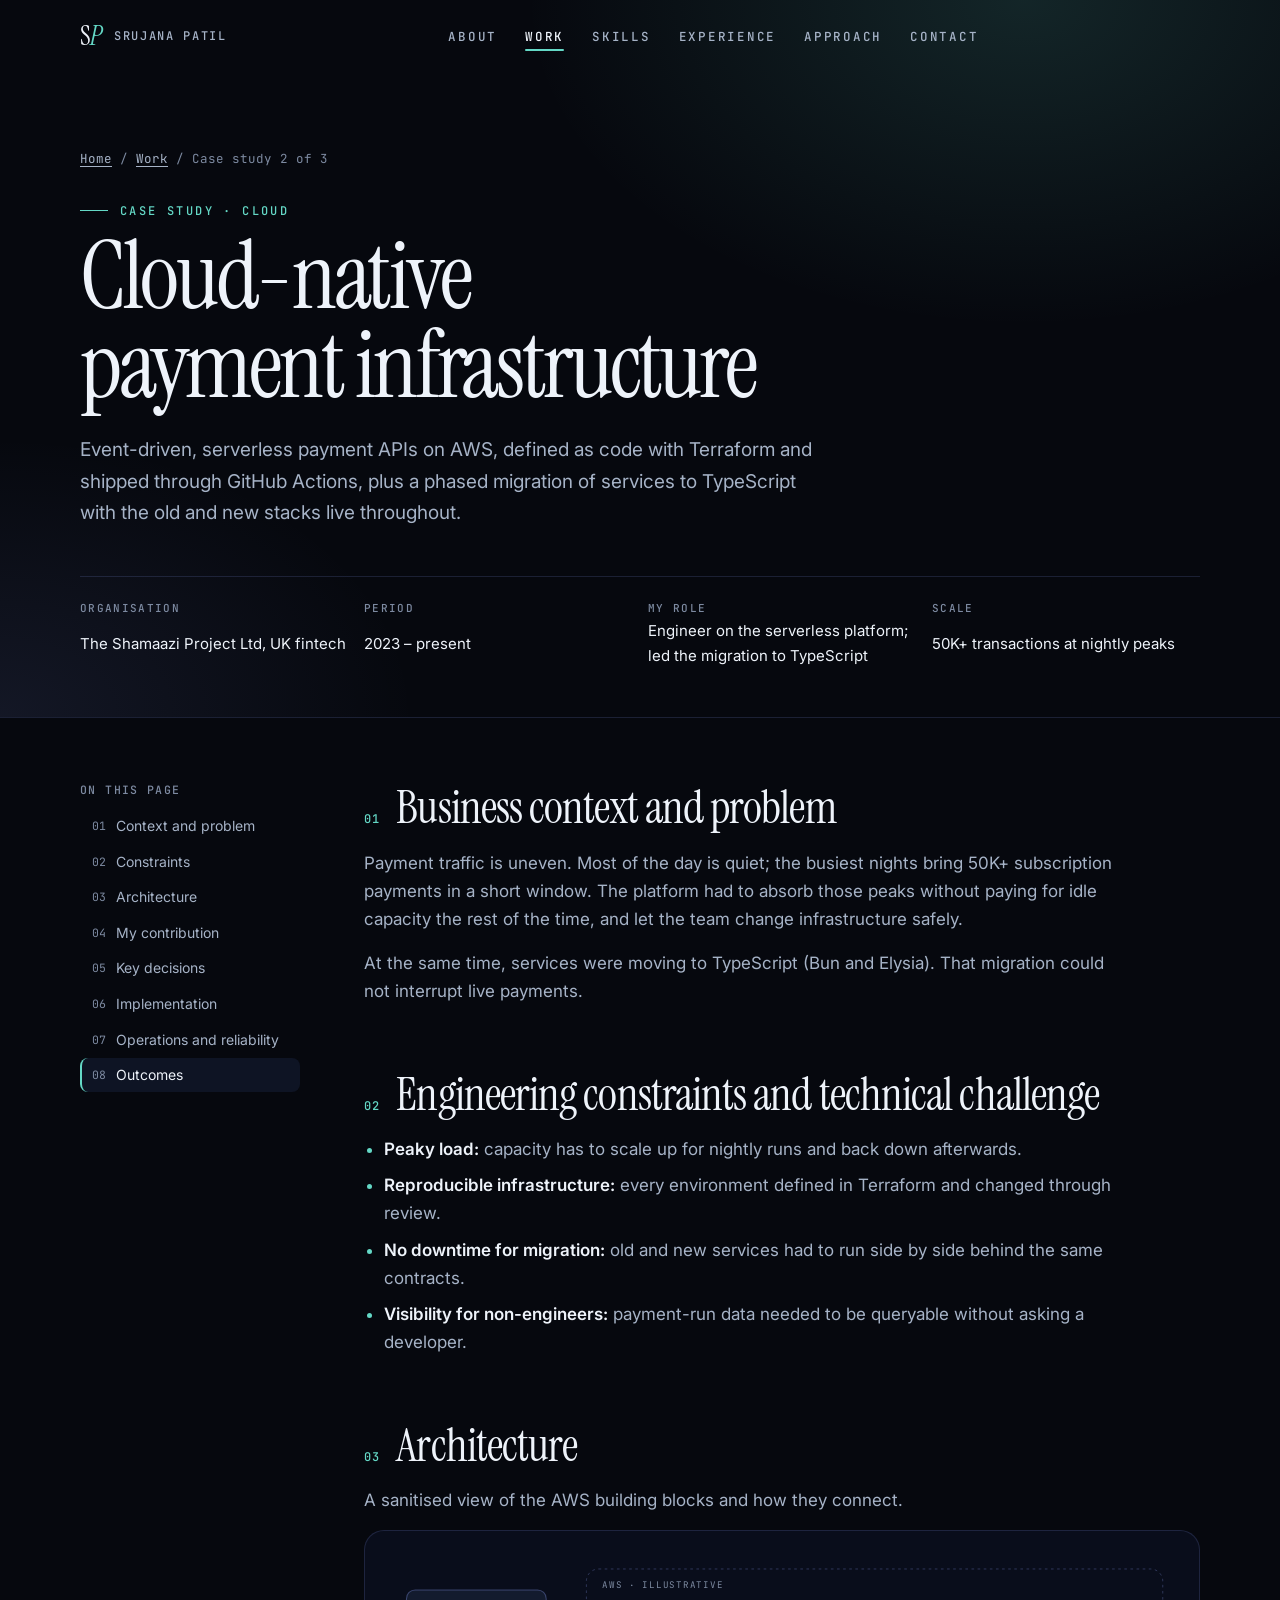
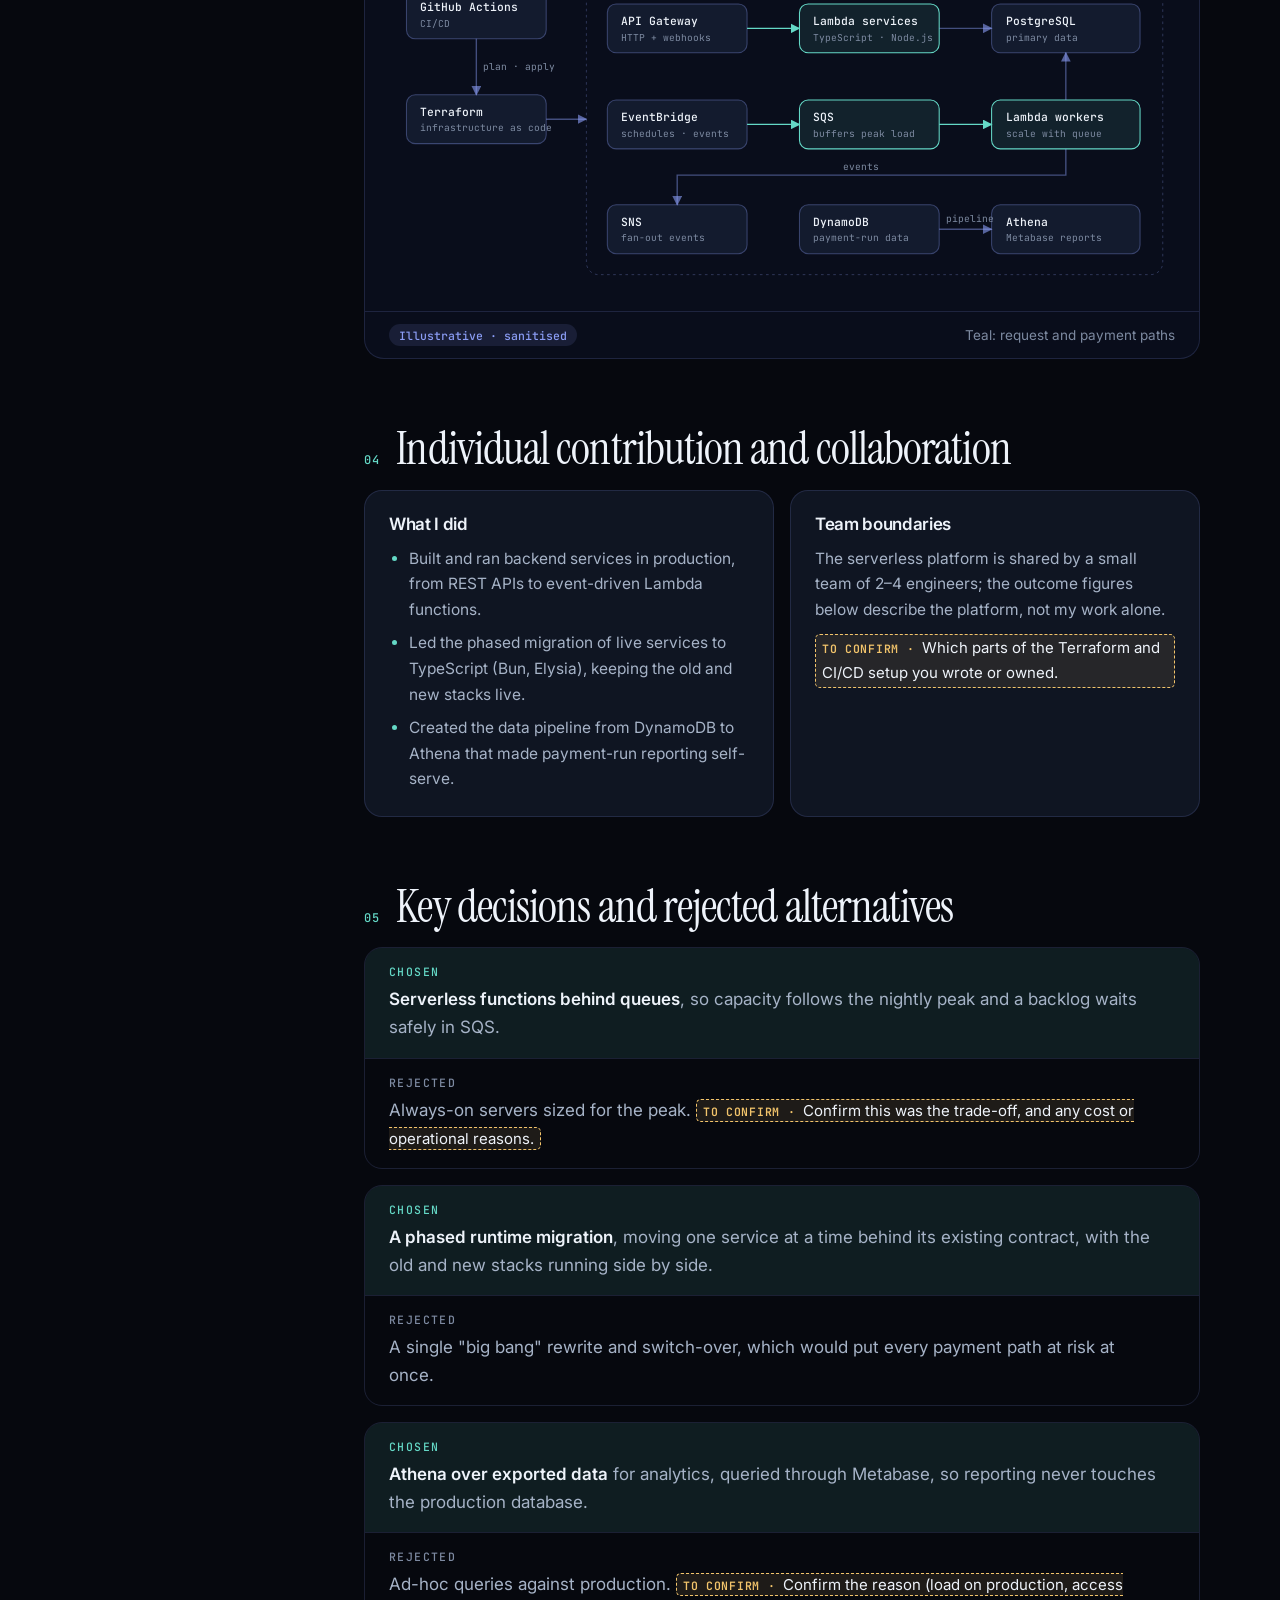
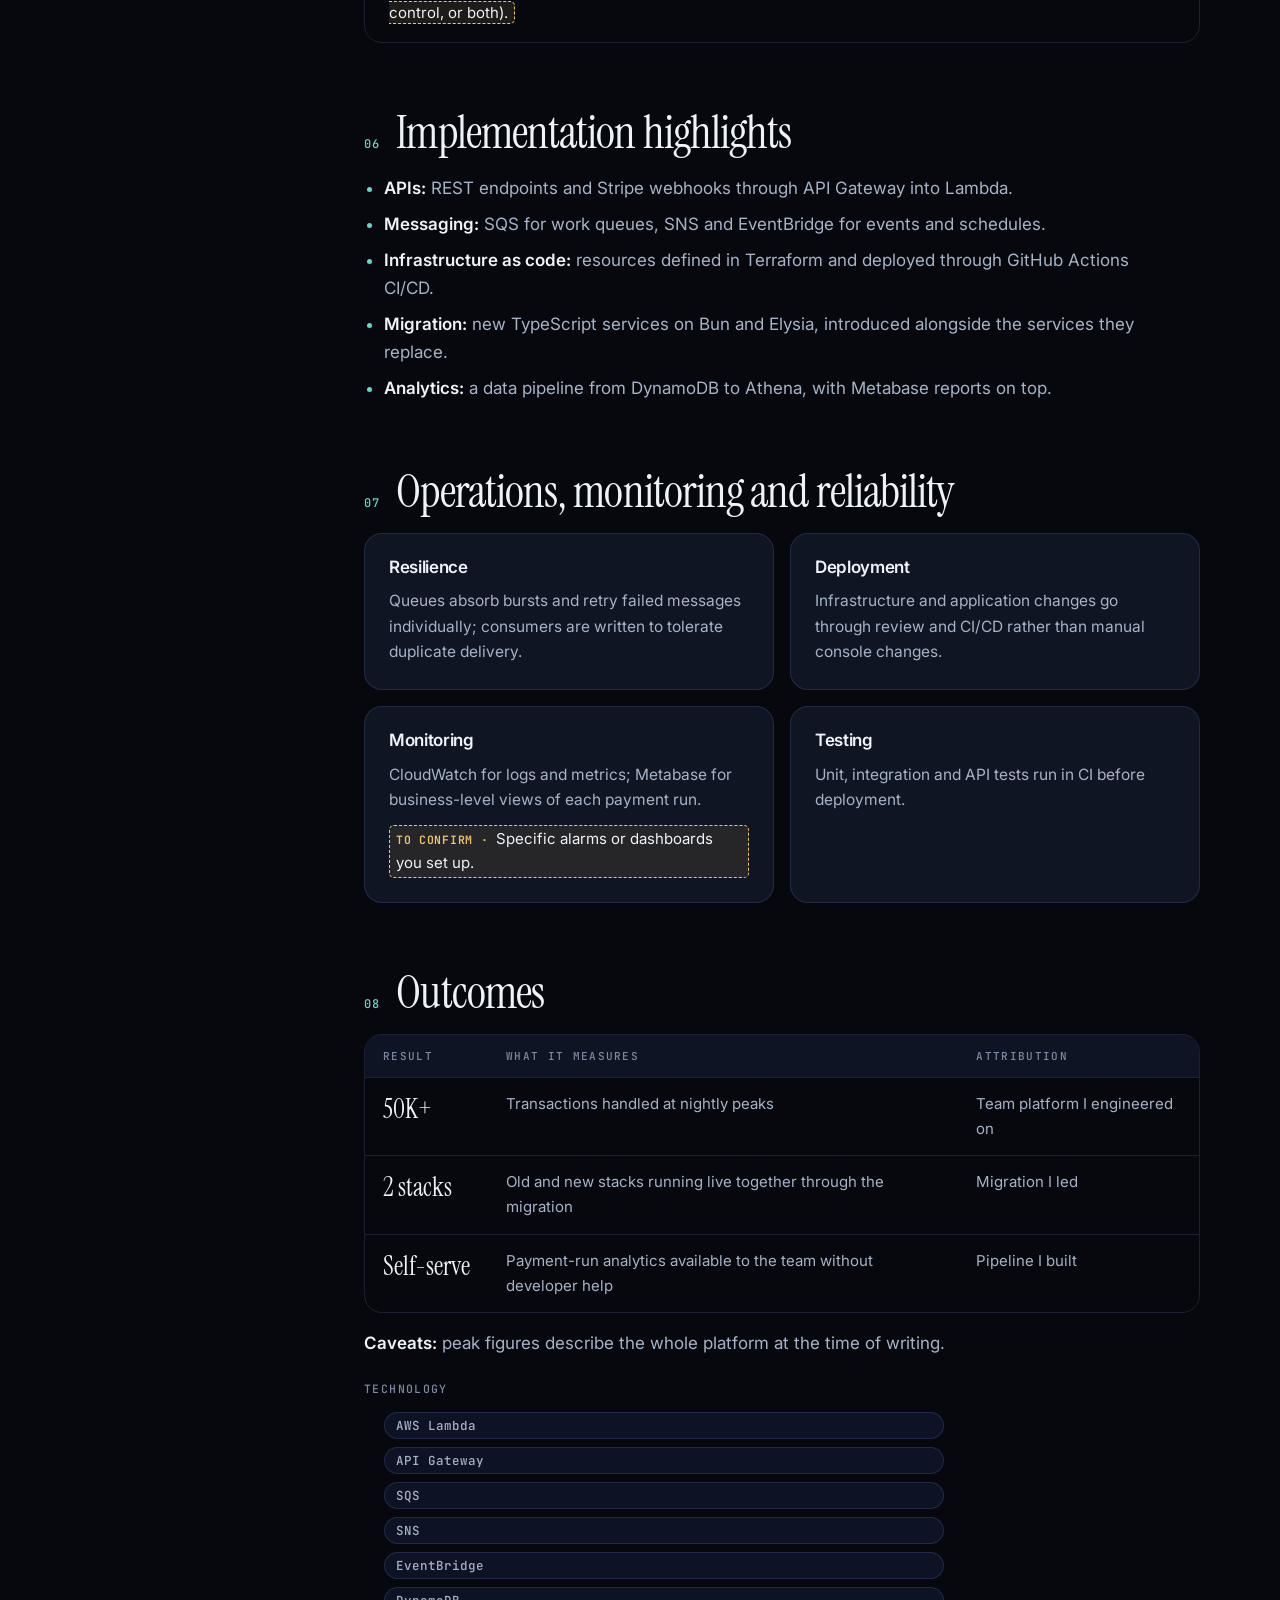
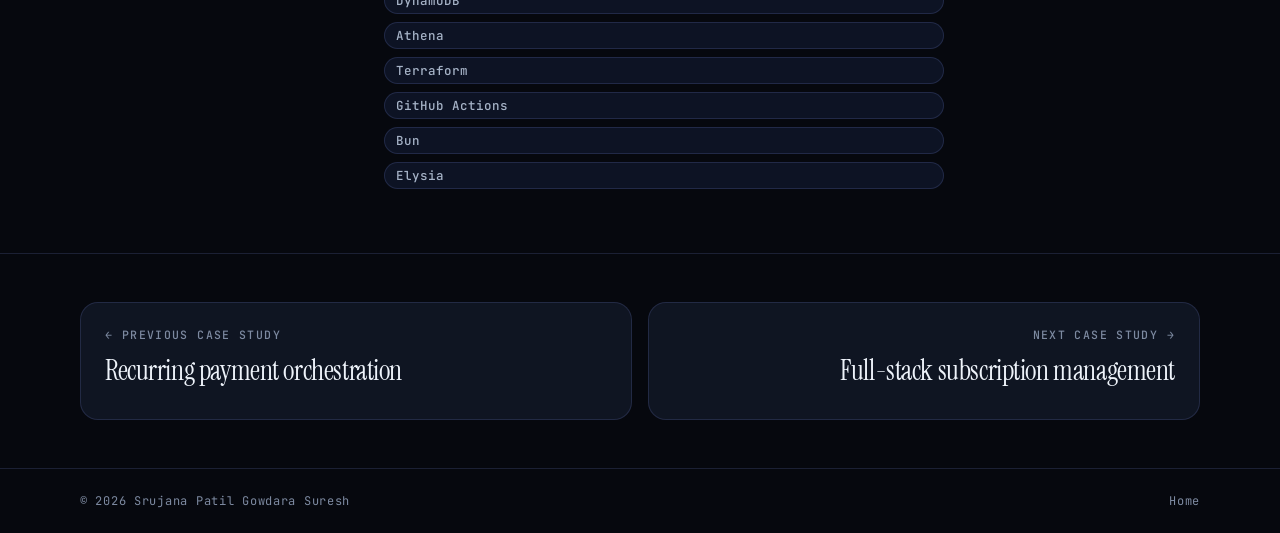
==== work/cloud-infrastructure.html @ f7318a59 "Redesign portfolio: orbit portrait hero, case studies, skills diagrams and payment walkthrough" ====
<!doctype html>
<html lang="en-GB">
<head>
<meta charset="utf-8">
<meta name="viewport" content="width=device-width, initial-scale=1, viewport-fit=cover">
<title>Cloud-Native Payment Infrastructure · Srujana Patil</title>
<meta name="description" content="Case study: event-driven serverless payment APIs on AWS (Lambda, API Gateway, SQS, SNS, EventBridge) provisioned with Terraform, sustaining 50K+ transactions at nightly peaks, plus a phased migration of live services to TypeScript.">
<link rel="canonical" href="https://srujanapatiil.github.io/work/cloud-infrastructure.html">
<meta property="og:type" content="article">
<meta property="og:title" content="Cloud-Native Payment Infrastructure · Srujana Patil">
<meta property="og:description" content="Serverless, event-driven payment APIs on AWS sustaining 50K+ transactions at nightly peaks.">
<meta property="og:image" content="https://srujanapatiil.github.io/assets/og-image.jpg">
<meta name="twitter:card" content="summary_large_image">
<meta name="theme-color" content="#06080E">
<link rel="icon" href="../assets/favicon.svg" type="image/svg+xml">
<link rel="preconnect" href="https://fonts.googleapis.com">
<link rel="preconnect" href="https://fonts.gstatic.com" crossorigin>
<link rel="stylesheet" href="https://fonts.googleapis.com/css2?family=Instrument+Serif:ital@0;1&family=Inter:wght@400;500;600&family=JetBrains+Mono:wght@400;500&display=swap">
<link rel="stylesheet" href="../assets/site.css">
<script>document.documentElement.classList.add('js')</script>
<script src="../assets/site.js" defer></script>
</head>
<body>
<a class="skip" href="#main">Skip to content</a>
<header class="site-header">
  <div class="wrap">
    <a class="brand" href="../"><span class="brand-mark" aria-hidden="true">S<i>P</i></span><span class="brand-name">Srujana Patil</span><span class="visually-hidden">Srujana Patil, home</span></a>
    <nav aria-label="Primary">
      <ul class="nav-list">
        <li><a href="../#about">About</a></li>
        <li><a href="../#work" aria-current="page">Work</a></li>
        <li><a href="../#skills">Skills</a></li>
        <li><a href="../#experience">Experience</a></li>
        <li><a href="../#approach">Approach</a></li>
        <li><a href="../#contact">Contact</a></li>
      </ul>
    </nav>
    <div class="nav-actions">
      <button class="icon-btn menu-btn" id="menu-toggle" type="button" aria-expanded="false" aria-controls="mobile-nav" aria-label="Open menu">
        <svg viewBox="0 0 24 24" fill="none" stroke="currentColor" stroke-width="2" stroke-linecap="round" aria-hidden="true"><path d="M4 7h16M4 12h16M4 17h16"/></svg>
      </button>
    </div>
  </div>
  <nav class="mobile-nav" id="mobile-nav" aria-label="Mobile" hidden>
    <div class="wrap"><ul><li><a href="../#about">About</a></li><li><a href="../#work">Work</a></li><li><a href="../#skills">Skills</a></li><li><a href="../#experience">Experience</a></li><li><a href="../#approach">Approach</a></li><li><a href="../#contact">Contact</a></li></ul></div>
  </nav>
</header>

<main id="main">
  <header class="cs-hero">
    <div class="wrap">
      <nav class="crumbs" aria-label="Breadcrumb"><a href="../">Home</a><span aria-hidden="true">/</span><a href="../#work">Work</a><span aria-hidden="true">/</span><span aria-current="page">Case study 2 of 3</span></nav>
      <p class="kicker">Case study · Cloud</p>
      <h1>Cloud-native payment infrastructure</h1>
      <p class="summary">Event-driven, serverless payment APIs on AWS, defined as code with Terraform and shipped through GitHub Actions, plus a phased migration of services to TypeScript with the old and new stacks live throughout.</p>
      <dl class="cs-meta">
        <div><dt>Organisation</dt><dd>The Shamaazi Project Ltd, UK fintech</dd></div>
        <div><dt>Period</dt><dd>2023 – present</dd></div>
        <div><dt>My role</dt><dd>Engineer on the serverless platform; led the migration to TypeScript</dd></div>
        <div><dt>Scale</dt><dd>50K+ transactions at nightly peaks</dd></div>
      </dl>
    </div>
  </header>

  <div class="wrap cs-layout">
    <aside class="toc" aria-label="On this page">
      <p class="label">On this page</p>
      <ol>
        <li><a href="#context">Context and problem</a></li>
        <li><a href="#constraints">Constraints</a></li>
        <li><a href="#architecture">Architecture</a></li>
        <li><a href="#contribution">My contribution</a></li>
        <li><a href="#decisions">Key decisions</a></li>
        <li><a href="#implementation">Implementation</a></li>
        <li><a href="#quality">Operations and reliability</a></li>
        <li><a href="#outcomes">Outcomes</a></li>
      </ol>
    </aside>

    <div class="cs-body">
      <section class="cs-section" id="context">
        <h2><span class="n">01</span>Business context and problem</h2>
        <p>Payment traffic is uneven. Most of the day is quiet; the busiest nights bring 50K+ subscription payments in a short window. The platform had to absorb those peaks without paying for idle capacity the rest of the time, and let the team change infrastructure safely.</p>
        <p>At the same time, services were moving to TypeScript (Bun and Elysia). That migration could not interrupt live payments.</p>
      </section>

      <section class="cs-section" id="constraints">
        <h2><span class="n">02</span>Engineering constraints and technical challenge</h2>
        <ul>
          <li><strong>Peaky load:</strong> capacity has to scale up for nightly runs and back down afterwards.</li>
          <li><strong>Reproducible infrastructure:</strong> every environment defined in Terraform and changed through review.</li>
          <li><strong>No downtime for migration:</strong> old and new services had to run side by side behind the same contracts.</li>
          <li><strong>Visibility for non-engineers:</strong> payment-run data needed to be queryable without asking a developer.</li>
        </ul>
      </section>

      <section class="cs-section" id="architecture">
        <h2><span class="n">03</span>Architecture</h2>
        <p>A sanitised view of the AWS building blocks and how they connect.</p>
        <figure class="diagram">
          <div class="diagram-scroll" tabindex="0" role="region" aria-label="Architecture diagram, scrollable">
            <svg viewBox="0 0 900 380" role="img" aria-labelledby="d2-title d2-desc">
              <title id="d2-title">Serverless payment infrastructure on AWS, illustrative</title>
              <desc id="d2-desc">GitHub Actions runs Terraform, which provisions the AWS resources. Inside AWS, API Gateway routes requests to Lambda services that use PostgreSQL. An EventBridge schedule places work on an SQS queue, consumed by Lambda workers. Workers publish events through SNS. A data pipeline moves data from DynamoDB into Athena for Metabase reports.</desc>
              <defs>
                <marker id="a2" viewBox="0 0 10 10" refX="9" refY="5" markerWidth="7" markerHeight="7" orient="auto-start-reverse"><path class="d-arrow" d="M0 0 10 5 0 10z"/></marker>
                <marker id="a2h" viewBox="0 0 10 10" refX="9" refY="5" markerWidth="7" markerHeight="7" orient="auto-start-reverse"><path class="d-arrow hot" d="M0 0 10 5 0 10z"/></marker>
              </defs>
              <g class="d-node"><rect x="20" y="40" width="160" height="56" rx="10"/><text x="36" y="64">GitHub Actions</text><text class="sub" x="36" y="82">CI/CD</text></g>
              <g class="d-node"><rect x="20" y="160" width="160" height="56" rx="10"/><text x="36" y="184">Terraform</text><text class="sub" x="36" y="202">infrastructure as code</text></g>
              <path class="d-edge" d="M100 96V160" marker-end="url(#a2)"/><text class="d-label" x="108" y="132">plan · apply</text>
              <path class="d-edge" d="M180 188H226" marker-end="url(#a2)"/>

              <rect class="d-zone" x="226" y="16" width="660" height="350" rx="14"/>
              <text class="d-zone-label" x="244" y="38">AWS · ILLUSTRATIVE</text>

              <g class="d-node"><rect x="250" y="56" width="160" height="56" rx="10"/><text x="266" y="80">API Gateway</text><text class="sub" x="266" y="98">HTTP + webhooks</text></g>
              <g class="d-node key"><rect x="470" y="56" width="160" height="56" rx="10"/><text x="486" y="80">Lambda services</text><text class="sub" x="486" y="98">TypeScript · Node.js</text></g>
              <g class="d-node"><rect x="690" y="56" width="170" height="56" rx="10"/><text x="706" y="80">PostgreSQL</text><text class="sub" x="706" y="98">primary data</text></g>

              <g class="d-node"><rect x="250" y="166" width="160" height="56" rx="10"/><text x="266" y="190">EventBridge</text><text class="sub" x="266" y="208">schedules · events</text></g>
              <g class="d-node key"><rect x="470" y="166" width="160" height="56" rx="10"/><text x="486" y="190">SQS</text><text class="sub" x="486" y="208">buffers peak load</text></g>
              <g class="d-node key"><rect x="690" y="166" width="170" height="56" rx="10"/><text x="706" y="190">Lambda workers</text><text class="sub" x="706" y="208">scale with queue</text></g>

              <g class="d-node"><rect x="250" y="286" width="160" height="56" rx="10"/><text x="266" y="310">SNS</text><text class="sub" x="266" y="328">fan-out events</text></g>
              <g class="d-node"><rect x="470" y="286" width="160" height="56" rx="10"/><text x="486" y="310">DynamoDB</text><text class="sub" x="486" y="328">payment-run data</text></g>
              <g class="d-node"><rect x="690" y="286" width="170" height="56" rx="10"/><text x="706" y="310">Athena</text><text class="sub" x="706" y="328">Metabase reports</text></g>

              <path class="d-edge hot" d="M410 84H470" marker-end="url(#a2h)"/>
              <path class="d-edge" d="M630 84H690" marker-end="url(#a2)"/>
              <path class="d-edge hot" d="M410 194H470" marker-end="url(#a2h)"/>
              <path class="d-edge hot" d="M630 194H690" marker-end="url(#a2h)"/>
              <path class="d-edge" d="M775 166V112" marker-end="url(#a2)"/>
              <path class="d-edge" d="M775 222V252H330V286" marker-end="url(#a2)"/><text class="d-label" x="520" y="246">events</text>
              <path class="d-edge" d="M630 314H690" marker-end="url(#a2)"/><text class="d-label" x="638" y="306">pipeline</text>
            </svg>
          </div>
          <figcaption><span class="illustrative">Illustrative · sanitised</span><span>Teal: request and payment paths</span></figcaption>
        </figure>
      </section>

      <section class="cs-section" id="contribution">
        <h2><span class="n">04</span>Individual contribution and collaboration</h2>
        <div class="cols">
          <div class="panel">
            <h3>What I did</h3>
            <ul>
              <li>Built and ran backend services in production, from REST APIs to event-driven Lambda functions.</li>
              <li>Led the phased migration of live services to TypeScript (Bun, Elysia), keeping the old and new stacks live.</li>
              <li>Created the data pipeline from DynamoDB to Athena that made payment-run reporting self-serve.</li>
            </ul>
          </div>
          <div class="panel">
            <h3>Team boundaries</h3>
            <p>The serverless platform is shared by a small team of 2–4 engineers; the outcome figures below describe the platform, not my work alone.</p>
            <span class="tbc">Which parts of the Terraform and CI/CD setup you wrote or owned.</span>
          </div>
        </div>
      </section>

      <section class="cs-section" id="decisions">
        <h2><span class="n">05</span>Key decisions and rejected alternatives</h2>
        <div class="decision">
          <div class="chosen"><span class="label ok">Chosen</span><p><strong>Serverless functions behind queues</strong>, so capacity follows the nightly peak and a backlog waits safely in SQS.</p></div>
          <div><span class="label no">Rejected</span><p>Always-on servers sized for the peak. <span class="tbc">Confirm this was the trade-off, and any cost or operational reasons.</span></p></div>
        </div>
        <div class="decision">
          <div class="chosen"><span class="label ok">Chosen</span><p><strong>A phased runtime migration</strong>, moving one service at a time behind its existing contract, with the old and new stacks running side by side.</p></div>
          <div><span class="label no">Rejected</span><p>A single "big bang" rewrite and switch-over, which would put every payment path at risk at once.</p></div>
        </div>
        <div class="decision">
          <div class="chosen"><span class="label ok">Chosen</span><p><strong>Athena over exported data</strong> for analytics, queried through Metabase, so reporting never touches the production database.</p></div>
          <div><span class="label no">Rejected</span><p>Ad-hoc queries against production. <span class="tbc">Confirm the reason (load on production, access control, or both).</span></p></div>
        </div>
      </section>

      <section class="cs-section" id="implementation">
        <h2><span class="n">06</span>Implementation highlights</h2>
        <ul>
          <li><strong>APIs:</strong> REST endpoints and Stripe webhooks through API Gateway into Lambda.</li>
          <li><strong>Messaging:</strong> SQS for work queues, SNS and EventBridge for events and schedules.</li>
          <li><strong>Infrastructure as code:</strong> resources defined in Terraform and deployed through GitHub Actions CI/CD.</li>
          <li><strong>Migration:</strong> new TypeScript services on Bun and Elysia, introduced alongside the services they replace.</li>
          <li><strong>Analytics:</strong> a data pipeline from DynamoDB to Athena, with Metabase reports on top.</li>
        </ul>
      </section>

      <section class="cs-section" id="quality">
        <h2><span class="n">07</span>Operations, monitoring and reliability</h2>
        <div class="cols">
          <div class="panel"><h3>Resilience</h3><p>Queues absorb bursts and retry failed messages individually; consumers are written to tolerate duplicate delivery.</p></div>
          <div class="panel"><h3>Deployment</h3><p>Infrastructure and application changes go through review and CI/CD rather than manual console changes.</p></div>
          <div class="panel"><h3>Monitoring</h3><p>CloudWatch for logs and metrics; Metabase for business-level views of each payment run.</p><span class="tbc">Specific alarms or dashboards you set up.</span></div>
          <div class="panel"><h3>Testing</h3><p>Unit, integration and API tests run in CI before deployment.</p></div>
        </div>
      </section>

      <section class="cs-section" id="outcomes">
        <h2><span class="n">08</span>Outcomes</h2>
        <div class="table-scroll" tabindex="0" role="region" aria-label="Outcomes table, scrollable">
          <table class="outcomes">
            <thead><tr><th scope="col">Result</th><th scope="col">What it measures</th><th scope="col">Attribution</th></tr></thead>
            <tbody>
              <tr><td>50K+</td><td>Transactions handled at nightly peaks</td><td>Team platform I engineered on</td></tr>
              <tr><td>2 stacks</td><td>Old and new stacks running live together through the migration</td><td>Migration I led</td></tr>
              <tr><td>Self-serve</td><td>Payment-run analytics available to the team without developer help</td><td>Pipeline I built</td></tr>
            </tbody>
          </table>
        </div>
        <p><strong>Caveats:</strong> peak figures describe the whole platform at the time of writing.</p>
        <h3 class="label" style="margin-top: 8px">Technology</h3>
        <ul class="chip-list"><li class="chip">AWS Lambda</li><li class="chip">API Gateway</li><li class="chip">SQS</li><li class="chip">SNS</li><li class="chip">EventBridge</li><li class="chip">DynamoDB</li><li class="chip">Athena</li><li class="chip">Terraform</li><li class="chip">GitHub Actions</li><li class="chip">Bun</li><li class="chip">Elysia</li></ul>
      </section>
    </div>
  </div>

  <nav class="cs-next" aria-label="More case studies">
    <div class="wrap">
      <a class="next-card" href="recurring-payments.html"><span class="label">← Previous case study</span><b>Recurring payment orchestration</b></a>
      <a class="next-card right" href="subscription-management.html"><span class="label">Next case study →</span><b>Full-stack subscription management</b></a>
    </div>
  </nav>
</main>

<footer class="site-footer"><div class="wrap"><span>© 2026 Srujana Patil Gowdara Suresh</span><a href="../">Home</a></div></footer>
</body>
</html>
---- assets/site.css ----
/* Srujana Patil — portfolio design system.
   Cinematic dark: deep navy-black, a teal "spotlight", indigo secondary, elegant serif display
   against a precise mono/technical layer. Theme: payments that run every night. */
:root {
  --bg: #06080E;
  --bg-2: #0B1020;
  --bg-3: #10172B;
  --surface: rgba(21, 29, 48, .62);
  --surface-solid: #131B2E;
  --fg: #EEF3FA;
  --muted: #A6B3C7;
  --subtle: #7D8AA1;
  --line: rgba(139, 157, 245, .16);
  --line-strong: rgba(139, 157, 245, .32);
  --teal: #64D8C6;
  --teal-2: #3FB8A6;
  --teal-soft: rgba(100, 216, 198, .1);
  --indigo: #8B9DF5;
  --indigo-soft: rgba(139, 157, 245, .12);
  --amber: #F2C46B;
  --amber-soft: rgba(242, 196, 107, .1);
  --on-teal: #04201C;
  --glow: rgba(100, 216, 198, .22);
  --shadow: 0 30px 80px -30px rgba(0, 0, 0, .85);

  --font-display: "Instrument Serif", "Iowan Old Style", Georgia, serif;
  --font-head: "Inter", system-ui, -apple-system, "Segoe UI", sans-serif;
  --font-body: "Inter", system-ui, -apple-system, "Segoe UI", sans-serif;
  --font-mono: "JetBrains Mono", ui-monospace, "SF Mono", Menlo, monospace;

  --s1: 4px; --s2: 8px; --s3: 12px; --s4: 16px; --s5: 24px; --s6: 32px; --s7: 48px; --s8: 64px; --s9: 112px;
  --radius: 18px; --radius-sm: 10px;
  --max: 1200px;
  color-scheme: dark;
}

*, *::before, *::after { box-sizing: border-box; }
html { scroll-behavior: smooth; scroll-padding-top: 84px; -webkit-text-size-adjust: 100%; background: var(--bg); }
body {
  margin: 0; background: var(--bg); color: var(--fg);
  font-family: var(--font-body); font-size: 17px; line-height: 1.65;
  -webkit-font-smoothing: antialiased; text-rendering: optimizeLegibility; overflow-x: hidden;
  padding-bottom: env(safe-area-inset-bottom, 0px);
}
img, svg { max-width: 100%; }
img { display: block; height: auto; }
a { color: inherit; text-underline-offset: 3px; }
a:hover { color: var(--teal); }
:focus-visible { outline: 2px solid var(--teal); outline-offset: 3px; border-radius: 6px; }
::selection { background: var(--teal); color: var(--on-teal); }
h1, h2, h3, h4 { line-height: 1.1; margin: 0; text-wrap: balance; font-weight: 600; letter-spacing: -.02em; }
p { margin: 0; }
.serif { font-family: var(--font-display); font-weight: 400; letter-spacing: -.01em; }
.serif em, em.serif { font-style: italic; }
.visually-hidden { position: absolute !important; width: 1px; height: 1px; padding: 0; margin: -1px; overflow: hidden; clip: rect(0 0 0 0); white-space: nowrap; border: 0; }

.skip { position: absolute; left: 16px; top: -100px; z-index: 100; background: var(--teal); color: var(--on-teal); padding: 10px 16px; border-radius: 8px; font-weight: 600; text-decoration: none; }
.skip:focus { top: calc(env(safe-area-inset-top, 0px) + 12px); }

.wrap {
  width: 100%; max-width: var(--max); margin: 0 auto;
  padding-left: max(20px, env(safe-area-inset-left, 0px));
  padding-right: max(20px, env(safe-area-inset-right, 0px));
}
@media (min-width: 768px) {
  .wrap { padding-left: max(40px, env(safe-area-inset-left, 0px)); padding-right: max(40px, env(safe-area-inset-right, 0px)); }
}

/* ---------- Reveal on scroll (only when JS is running; content is visible without it) ---------- */
.js .reveal { opacity: 0; transform: translateY(26px); transition: opacity .8s cubic-bezier(.2,.7,.2,1), transform .8s cubic-bezier(.2,.7,.2,1); transition-delay: var(--d, 0s); }
.js .reveal.in { opacity: 1; transform: none; }

/* ---------- Navigation ---------- */
.site-header {
  position: fixed; inset: 0 0 auto; z-index: 50; padding-top: env(safe-area-inset-top, 0px);
  transition: background .35s, border-color .35s, backdrop-filter .35s;
  border-bottom: 1px solid transparent;
}
.site-header.solid, .site-header.always {
  background: rgba(6, 8, 14, .78); border-bottom-color: var(--line);
  -webkit-backdrop-filter: blur(16px) saturate(1.3); backdrop-filter: blur(16px) saturate(1.3);
}
.site-header .wrap { display: flex; align-items: center; justify-content: space-between; gap: var(--s4); min-height: 72px; }
.brand { display: inline-flex; align-items: center; gap: 12px; text-decoration: none; }
.brand:hover { color: var(--fg); }
.brand-mark { font-family: var(--font-display); font-size: 26px; line-height: 1; letter-spacing: -.02em; }
.brand-mark i { font-style: italic; color: var(--teal); }
.brand-name { font: 500 12px var(--font-mono); letter-spacing: .14em; text-transform: uppercase; color: var(--muted); display: none; }
@media (min-width: 560px) { .brand-name { display: inline; } }
.nav-list { display: none; list-style: none; margin: 0; padding: 0; gap: 4px; }
.nav-list a {
  position: relative; display: block; text-decoration: none; color: var(--muted);
  font: 500 12.5px var(--font-mono); letter-spacing: .14em; text-transform: uppercase; padding: 10px 12px;
}
.nav-list a::after { content: ""; position: absolute; left: 12px; right: 12px; bottom: 4px; height: 2px; border-radius: 2px; background: var(--teal); transform: scaleX(0); transition: transform .3s; }
.nav-list a:hover, .nav-list a[aria-current] { color: var(--fg); }
.nav-list a:hover::after, .nav-list a[aria-current]::after { transform: scaleX(1); }
.nav-actions { display: flex; align-items: center; gap: var(--s2); }
.icon-btn { width: 44px; height: 44px; display: grid; place-items: center; border-radius: 12px; border: 1px solid var(--line-strong); background: rgba(19, 27, 46, .7); color: var(--fg); cursor: pointer; }
.icon-btn svg { width: 18px; height: 18px; }
.menu-btn { display: grid; }
.mobile-nav { background: rgba(6, 8, 14, .96); border-top: 1px solid var(--line); }
.mobile-nav ul { list-style: none; margin: 0; padding: var(--s3) 0 var(--s5); display: grid; }
.mobile-nav a { display: block; padding: 14px 4px; text-decoration: none; font: 500 14px var(--font-mono); letter-spacing: .12em; text-transform: uppercase; border-bottom: 1px solid var(--line); }
@media (min-width: 1000px) {
  .nav-list { display: flex; }
  .menu-btn, .mobile-nav { display: none !important; }
}

/* ---------- Buttons ---------- */
.btn {
  display: inline-flex; align-items: center; justify-content: center; gap: 10px; min-height: 48px; padding: 12px 24px;
  border-radius: 999px; border: 1px solid var(--line-strong); background: rgba(19, 27, 46, .55); color: var(--fg);
  font: 600 15px var(--font-body); text-decoration: none; cursor: pointer;
  transition: border-color .25s, background .25s, transform .25s, box-shadow .25s;
}
.btn:hover { color: var(--fg); border-color: var(--teal); transform: translateY(-2px); }
.btn-primary { background: var(--fg); border-color: var(--fg); color: var(--bg); }
.btn-primary:hover { color: var(--bg); background: #fff; box-shadow: 0 0 0 6px rgba(238, 243, 250, .08), 0 16px 40px -12px var(--glow); }
.btn-small { min-height: 40px; padding: 8px 18px; font-size: 14px; }
.btn svg { width: 16px; height: 16px; transition: transform .25s; }
.btn:hover svg { transform: translateX(3px); }

/* ---------- Hero ---------- */
.hero { position: relative; overflow: hidden; isolation: isolate; padding-top: clamp(120px, 14vh, 160px); padding-bottom: clamp(96px, 12vh, 128px); }
.hero::before { /* quiet aurora: two soft light pools, no moving texture */
  content: ""; position: absolute; inset: -20% -10% auto; height: 120%; z-index: -2; pointer-events: none;
  background: radial-gradient(ellipse 40% 45% at 74% 38%, rgba(100, 216, 198, .16), transparent 70%),
              radial-gradient(ellipse 35% 40% at 92% 70%, rgba(139, 157, 245, .14), transparent 70%),
              radial-gradient(ellipse 50% 50% at 8% 10%, rgba(139, 157, 245, .06), transparent 70%);
}
.hero::after { /* faint dot grid, masked to the portrait side */
  content: ""; position: absolute; inset: 0; z-index: -1; pointer-events: none;
  background-image: radial-gradient(rgba(139, 157, 245, .22) 1px, transparent 1.2px); background-size: 26px 26px;
  -webkit-mask-image: radial-gradient(ellipse 45% 60% at 75% 45%, #000, transparent 75%); mask-image: radial-gradient(ellipse 45% 60% at 75% 45%, #000, transparent 75%);
}
.hero-grid { display: grid; gap: var(--s8); align-items: center; }
@media (min-width: 1000px) { .hero-grid { grid-template-columns: minmax(0, 1.15fr) minmax(0, .85fr); gap: var(--s8); } }
.hero-copy { display: grid; gap: var(--s5); min-width: 0; }
.status-pill { justify-self: start; display: inline-flex; align-items: center; gap: 10px; padding: 7px 14px 7px 12px; border-radius: 999px; border: 1px solid var(--line-strong); background: rgba(19, 27, 46, .6); font: 500 12.5px var(--font-mono); letter-spacing: .04em; color: var(--muted); }
.status-pill .dot { width: 8px; height: 8px; border-radius: 50%; background: var(--teal); animation: ping 2.4s infinite; }
.hero h1 { font-family: var(--font-display); font-weight: 400; font-size: clamp(64px, 9.6vw, 136px); line-height: .9; letter-spacing: -.035em; }
.hero h1 .l1 { display: block; }
.hero h1 .l2 { display: block; font-style: italic; color: transparent; background: linear-gradient(100deg, #EEF3FA 0%, var(--teal) 50%, var(--indigo) 100%); -webkit-background-clip: text; background-clip: text; padding-right: .08em; }
.hero-sub { font-size: clamp(18px, 1.8vw, 21px); line-height: 1.6; color: var(--muted); max-width: 44ch; }
.hero-sub b { color: var(--fg); font-weight: 500; }
.hero-ctas { display: flex; flex-wrap: wrap; gap: var(--s3); }
.hero-meta { display: flex; flex-wrap: wrap; gap: var(--s4) var(--s7); margin: var(--s3) 0 0; padding-top: var(--s5); border-top: 1px solid var(--line); }
.hero-meta div { display: grid; gap: 4px; }
.hero-meta dt { font: 500 11px var(--font-mono); letter-spacing: .14em; text-transform: uppercase; color: var(--subtle); }
.hero-meta dd { margin: 0; font-size: 15px; }

.hello { font: 500 15px var(--font-mono); color: var(--teal); letter-spacing: .04em; margin-bottom: -12px; }
.hero-stats { list-style: none; margin: var(--s2) 0 0; padding: var(--s4) var(--s2); display: grid; grid-template-columns: repeat(3, 1fr); max-width: 460px; border-radius: 18px; border: 1px solid var(--line-strong); background: rgba(19, 27, 46, .55); }
.hero-stats li { display: grid; justify-items: center; gap: 4px; text-align: center; padding-inline: 8px; }
.hero-stats li + li { border-left: 1px solid var(--line); }
.hero-stats b { font-family: var(--font-display); font-weight: 400; font-size: clamp(30px, 3.4vw, 40px); line-height: 1; letter-spacing: -.02em; color: var(--fg); }
.hero-stats b span { color: var(--teal); }
.hero-stats small { font: 500 10.5px var(--font-mono); letter-spacing: .1em; text-transform: uppercase; color: var(--subtle); }
.hero-social { display: flex; align-items: center; gap: 10px; }
.social { width: 44px; height: 44px; display: grid; place-items: center; border-radius: 12px; border: 1px solid var(--line-strong); background: rgba(19, 27, 46, .55); color: var(--muted); transition: color .2s, border-color .2s, transform .2s; }
.social:hover { color: var(--teal); border-color: var(--teal); transform: translateY(-2px); }
.social svg { width: 18px; height: 18px; }
.social-note { margin-left: 6px; font: 500 12.5px var(--font-mono); color: var(--subtle); }

/* Portrait: a glowing orb with orbiting rings and the four main skills around it */
.portrait { position: relative; justify-self: center; width: min(100%, 400px); aspect-ratio: 1; margin: 56px; }
.ring { position: absolute; border-radius: 50%; pointer-events: none; }
.ring-inner { inset: -18px; border: 1.5px dashed rgba(100, 216, 198, .45); }
.ring-outer { inset: -46px; border: 1px solid rgba(139, 157, 245, .22); }
.ring-outer::before { content: ""; position: absolute; left: 50%; top: -5px; width: 9px; height: 9px; margin-left: -4.5px; border-radius: 50%; background: var(--teal); box-shadow: 0 0 16px 3px var(--teal); }
.ring-outer::after { content: ""; position: absolute; left: 50%; bottom: -4px; width: 7px; height: 7px; margin-left: -3.5px; border-radius: 50%; background: var(--indigo); box-shadow: 0 0 14px 2px var(--indigo); }
.orb {
  position: absolute; inset: 0; border-radius: 50%; overflow: hidden; isolation: isolate;
  background:
    radial-gradient(circle at 50% 40%, rgba(130, 232, 214, .75) 0%, rgba(100, 216, 198, .25) 30%, transparent 55%),
    repeating-radial-gradient(circle at 50% 42%, rgba(238, 243, 250, .09) 0 1px, transparent 1.5px 26px),
    conic-gradient(from 210deg at 50% 50%, #0C1A33, #12404A, #1D2D63, #0C1A33);
  box-shadow: 0 0 0 1px rgba(238, 243, 250, .1), 0 0 80px -10px rgba(100, 216, 198, .35), 0 40px 90px -40px rgba(0, 0, 0, .9);
}
.orb::after { content: ""; position: absolute; inset: 0; border-radius: 50%; background: radial-gradient(circle at 50% 50%, transparent 62%, rgba(6, 8, 14, .45) 100%); pointer-events: none; }
.orb img { position: absolute; left: 6%; bottom: -3%; width: 88%; max-width: none; filter: saturate(.96) contrast(1.03); }
.orbit-chips { list-style: none; margin: 0; padding: 0; }
.oc { position: absolute; z-index: 2; display: inline-flex; align-items: center; gap: 9px; padding: 8px 14px 8px 8px; border-radius: 12px; border: 1px solid var(--line-strong); background: rgba(10, 14, 26, .86); -webkit-backdrop-filter: blur(10px); backdrop-filter: blur(10px); box-shadow: var(--shadow); font: 500 13px var(--font-body); color: var(--fg); white-space: nowrap; }
.oc-ico { width: 26px; height: 26px; border-radius: 7px; display: grid; place-items: center; font: 700 10.5px var(--font-mono); }
.oc-ico svg { width: 16px; height: 16px; }
.oc-ico.ts { background: #2F74C0; color: #fff; }
.oc-ico.react { background: rgba(97, 218, 251, .14); color: #61DAFB; }
.oc-ico.rr { background: rgba(242, 114, 107, .14); color: #F2726B; }
.oc-ico.aws { background: rgba(242, 196, 107, .14); color: #F2C46B; }
.oc-1 { left: -64px; top: 6%; }
.oc-2 { right: -54px; top: 12%; }
.oc-3 { right: -78px; bottom: 16%; }
.oc-4 { left: -40px; bottom: 6%; }
@media (prefers-reduced-motion: no-preference) {
  .ring-inner { animation: spin 60s linear infinite; }
  .ring-outer { animation: spin 24s linear infinite; }
  .oc { animation: float 7s ease-in-out infinite; }
  .oc-2 { animation-delay: -1.8s; } .oc-3 { animation-delay: -3.6s; } .oc-4 { animation-delay: -5.2s; }
  .orb img { animation: settle 1.2s cubic-bezier(.2,.7,.2,1) both .1s; }
  @keyframes spin { to { transform: rotate(360deg); } }
  @keyframes float { 50% { transform: translateY(-8px); } }
  @keyframes settle { from { transform: translateY(18px) scale(1.03); } }
}
@media (max-width: 999px) {
  .hero { padding-top: 104px; padding-bottom: var(--s8); }
  .hero-grid { gap: var(--s7); }
  .portrait { order: -1; width: min(64vw, 320px); margin: 44px auto 36px; }
  .ring-outer { inset: -32px; }
  .ring-inner { inset: -13px; }
  .oc { padding: 6px 10px 6px 6px; font-size: 12px; gap: 7px; }
  .oc-ico { width: 22px; height: 22px; }
  .oc-1 { left: -34px; top: 2%; }
  .oc-2 { right: -30px; top: 8%; }
  .oc-3 { right: -40px; bottom: 6%; }
  .oc-4 { left: -26px; bottom: 2%; }
}
@media (max-width: 420px) { .hero-stats small { font-size: 9.5px; letter-spacing: .06em; } }

.terminal {
  margin-top: var(--s6); max-width: 460px;
  border-radius: 14px; border: 1px solid var(--line-strong); background: rgba(8, 12, 22, .82);
  box-shadow: var(--shadow); font: 13px/1.75 var(--font-mono); overflow: hidden;
}
.term-bar { display: flex; align-items: center; gap: 8px; padding: 10px 14px; border-bottom: 1px solid var(--line); color: var(--subtle); font-size: 12px; }
.term-bar i { width: 10px; height: 10px; border-radius: 50%; background: #3A4459; }
.term-bar i:nth-child(1) { background: #F2726B; } .term-bar i:nth-child(2) { background: #F2C46B; } .term-bar i:nth-child(3) { background: #64D8C6; }
.term-bar span { margin-left: 6px; }
.term-body { padding: 12px 16px 16px; min-height: 196px; white-space: pre-wrap; word-break: break-word; }
.term-body .p { color: var(--teal); }
.term-body .ok { color: #8FE3B0; }
.term-body .dim { color: var(--subtle); }
.caret { display: inline-block; width: .55em; height: 1.1em; background: var(--teal); vertical-align: -3px; animation: blink 1.1s steps(1) infinite; }
@keyframes blink { 50% { opacity: 0; } }

.scroll-cue { position: absolute; left: 50%; bottom: 22px; transform: translateX(-50%); z-index: 3; display: grid; justify-items: center; gap: 8px; font: 500 10.5px var(--font-mono); letter-spacing: .3em; color: var(--subtle); text-decoration: none; }
.scroll-cue::after { content: ""; width: 1px; height: 34px; background: linear-gradient(var(--teal), transparent); animation: cue 2s ease-in-out infinite; transform-origin: top; }
@keyframes cue { 0% { transform: scaleY(0); } 50% { transform: scaleY(1); } 100% { transform: scaleY(0); transform-origin: bottom; } }
@media (max-width: 999px) { .scroll-cue { display: none; } }

/* ---------- Generic section ---------- */
.section { position: relative; padding-block: var(--s9); }
.section-head { display: grid; gap: var(--s4); margin-bottom: var(--s8); max-width: 820px; }
.section-head.center { margin-inline: auto; text-align: center; justify-items: center; }
.kicker { display: inline-flex; align-items: center; gap: 12px; font: 500 12px var(--font-mono); letter-spacing: .2em; text-transform: uppercase; color: var(--teal); }
.kicker::before { content: ""; width: 28px; height: 1px; background: currentColor; }
.section-head.center .kicker::after { content: ""; width: 28px; height: 1px; background: currentColor; }
.section-head h2 { font-family: var(--font-display); font-weight: 400; font-size: clamp(44px, 6.6vw, 84px); line-height: .98; letter-spacing: -.03em; }
.section-head h2 em { font-style: italic; color: var(--teal); }
.section-head p { color: var(--muted); font-size: 18px; max-width: 62ch; }
.label { font: 500 11.5px var(--font-mono); letter-spacing: .12em; text-transform: uppercase; color: var(--subtle); }

.chip-list { display: flex; flex-wrap: wrap; gap: 6px; list-style: none; padding: 0; margin: 0; }
.chip { display: inline-flex; align-items: center; gap: 6px; font: 500 12.5px var(--font-mono); color: var(--muted); background: rgba(16, 23, 43, .8); border: 1px solid var(--line); padding: 4px 11px; border-radius: 999px; text-decoration: none; }
a.chip:hover { color: var(--teal); border-color: var(--teal); }
.illustrative { display: inline-flex; align-items: center; gap: 6px; font: 500 11.5px var(--font-mono); color: var(--indigo); background: var(--indigo-soft); padding: 3px 10px; border-radius: 999px; }

.tbc { display: block; border: 1px dashed var(--amber); background: var(--amber-soft); color: var(--fg); border-radius: var(--radius-sm); padding: 12px 14px; font-size: 15px; }
.tbc::before { content: "To confirm · "; font: 600 11.5px var(--font-mono); letter-spacing: .06em; text-transform: uppercase; color: var(--amber); }
span.tbc { display: inline; padding: 1px 6px; border-radius: 5px; }

.glass { background: var(--surface); border: 1px solid var(--line); border-radius: var(--radius); -webkit-backdrop-filter: blur(10px); backdrop-filter: blur(10px); }

/* ---------- About ---------- */
.about-grid { display: grid; gap: var(--s7); align-items: start; }
@media (min-width: 1000px) { .about-grid { grid-template-columns: 1.05fr 1fr; gap: var(--s8); } }
.about-statement { font-family: var(--font-display); font-size: clamp(40px, 5.6vw, 72px); line-height: 1; letter-spacing: -.03em; }
.about-statement em { font-style: italic; color: var(--teal); }
.about-copy { display: grid; gap: var(--s5); }
.about-copy p { color: var(--muted); font-size: 18px; }
.about-copy p b { color: var(--fg); font-weight: 500; }
.stats { list-style: none; margin: var(--s3) 0 0; padding: 0; display: grid; grid-template-columns: 1fr 1fr; gap: 1px; background: var(--line); border: 1px solid var(--line); border-radius: var(--radius); overflow: hidden; }
.stats li { background: var(--bg); padding: var(--s5); display: grid; gap: 6px; align-content: start; }
.stats b { font-family: var(--font-display); font-weight: 400; font-size: clamp(44px, 5vw, 60px); line-height: 1; letter-spacing: -.03em; font-variant-numeric: tabular-nums; }
.stats b small { font-size: .5em; color: var(--teal); margin-left: 2px; }
.stats span { color: var(--muted); font-size: 14.5px; line-height: 1.45; }
.stats a { font: 12px var(--font-mono); color: var(--subtle); margin-top: 4px; }
.stats a:hover { color: var(--teal); }

/* ---------- Payment-run walkthrough ---------- */
.walk { position: relative; overflow: hidden; border-radius: 24px; border: 1px solid var(--line); background: linear-gradient(180deg, rgba(19, 27, 46, .7), rgba(11, 16, 32, .7)); }
.walk-top { display: flex; justify-content: space-between; align-items: center; gap: var(--s3); flex-wrap: wrap; padding: var(--s4) var(--s5); border-bottom: 1px solid var(--line); }
.walk-top .host { display: inline-flex; align-items: center; gap: 10px; font: 12.5px var(--font-mono); color: var(--subtle); }
.walk-top .host i { width: 9px; height: 9px; border-radius: 50%; background: #3A4459; }
.live { display: inline-flex; align-items: center; gap: 8px; font: 500 11.5px var(--font-mono); letter-spacing: .1em; color: var(--teal); padding: 4px 10px; border-radius: 999px; border: 1px solid rgba(100, 216, 198, .4); background: var(--teal-soft); }
.live::before { content: ""; width: 7px; height: 7px; border-radius: 50%; background: var(--teal); box-shadow: 0 0 0 0 var(--teal); animation: ping 2s infinite; }
@keyframes ping { 0% { box-shadow: 0 0 0 0 rgba(100, 216, 198, .6); } 80%, 100% { box-shadow: 0 0 0 8px rgba(100, 216, 198, 0); } }
.pipeline { position: relative; padding: var(--s7) var(--s5) var(--s5); overflow-x: auto; }
.stages { position: relative; display: grid; grid-template-columns: repeat(5, minmax(140px, 1fr)); gap: var(--s4); list-style: none; margin: 0; padding: 0; min-width: 760px; }
.stages::before { content: ""; position: absolute; left: 6%; right: 6%; top: 34px; height: 2px; background: repeating-linear-gradient(90deg, var(--line-strong) 0 8px, transparent 8px 14px); }
.packet { position: absolute; top: calc(var(--s7) + 29px); left: 6%; width: 12px; height: 12px; border-radius: 50%; background: var(--teal); box-shadow: 0 0 16px 4px var(--glow); animation: packet 6s linear infinite; pointer-events: none; }
@keyframes packet { 0% { left: 6%; opacity: 0; } 5% { opacity: 1; } 95% { opacity: 1; } 100% { left: 93%; opacity: 0; } }
.stage { position: relative; display: grid; justify-items: center; gap: 10px; padding: 0 0 14px; border: 0; background: none; color: var(--fg); cursor: pointer; font: inherit; text-align: center; border-radius: 14px; }
.stage .node { width: 70px; height: 70px; border-radius: 20px; display: grid; place-items: center; background: var(--surface-solid); border: 1px solid var(--line-strong); color: var(--muted); transition: all .3s; position: relative; z-index: 1; }
.stage .node svg { width: 28px; height: 28px; }
.stage .n { font: 500 11px var(--font-mono); letter-spacing: .12em; color: var(--subtle); }
.stage .t { font-weight: 600; font-size: 15px; }
.stage:hover .node { border-color: var(--teal); color: var(--fg); }
.stage[aria-selected="true"] .node { background: var(--teal); border-color: var(--teal); color: var(--on-teal); box-shadow: 0 0 0 8px var(--teal-soft), 0 0 40px var(--glow); }
.stage[aria-selected="true"] .n { color: var(--teal); }
.stage-panel { display: grid; gap: var(--s5); padding: var(--s5); margin: 0 var(--s5) var(--s5); border-radius: 16px; background: rgba(6, 8, 14, .55); border: 1px solid var(--line); }
@media (min-width: 860px) { .stage-panel { grid-template-columns: .9fr 1.1fr; gap: var(--s7); padding: var(--s6); } }
.stage-panel h3 { font-family: var(--font-display); font-weight: 400; font-size: 40px; letter-spacing: -.02em; }
.stage-panel .lead { color: var(--muted); margin-top: var(--s3); font-size: 17px; }
.facts { display: grid; gap: var(--s4); margin: 0; }
@media (min-width: 640px) { .facts { grid-template-columns: 1fr 1fr; } }
.facts div { display: grid; gap: 4px; padding: var(--s4); border-radius: 12px; background: rgba(19, 27, 46, .6); border: 1px solid var(--line); }
.facts dt { font: 500 11px var(--font-mono); letter-spacing: .12em; text-transform: uppercase; color: var(--indigo); }
.facts dd { margin: 0; font-size: 15px; color: var(--muted); }
.walk-foot { padding: var(--s3) var(--s5); border-top: 1px solid var(--line); font: 12px var(--font-mono); color: var(--subtle); display: flex; justify-content: space-between; gap: var(--s3); flex-wrap: wrap; }
.walk-foot kbd { font: inherit; border: 1px solid var(--line-strong); border-radius: 4px; padding: 0 5px; }
.stage-panel[hidden] { display: none !important; }
@media (prefers-reduced-motion: no-preference) { .stage-panel { animation: fade .4s ease both; } }
@keyframes fade { from { opacity: 0; transform: translateY(6px); } to { opacity: 1; transform: none; } }

/* ---------- Toolbox: connected skill diagrams ---------- */
.toolbox { display: grid; gap: var(--s4); grid-template-columns: 1fr; }
@media (min-width: 1100px) { .toolbox { grid-template-columns: 1fr 1fr; } }
.tool-card { padding: var(--s5); display: grid; gap: var(--s4); align-content: start; transition: border-color .3s, transform .3s; }
.tool-card:hover { border-color: var(--line-strong); transform: translateY(-3px); }
.tool-head { display: flex; gap: 14px; align-items: center; }
.tool-head .ico { width: 42px; height: 42px; flex: none; border-radius: 12px; display: grid; place-items: center; background: var(--indigo-soft); color: var(--indigo); border: 1px solid var(--line); }
.tool-head .ico svg { width: 20px; height: 20px; }
.tool-head h3 { font-size: 18px; }
.tool-head p { font: 12px var(--font-mono); color: var(--subtle); }
.graph { display: grid; gap: 18px; padding: var(--s4); border-radius: 14px; border: 1px dashed var(--line); background: rgba(6, 8, 14, .4); }
.g-row { display: grid; grid-template-columns: 70px 1fr; align-items: center; gap: var(--s3); position: relative; }
.g-tag { font: 500 10.5px var(--font-mono); letter-spacing: .14em; color: var(--subtle); }
@media (max-width: 560px) { .g-row { grid-template-columns: 1fr; gap: 8px; } .g-link { display: none; } .g-nodes { gap: 6px; } }
.g-nodes { display: flex; flex-wrap: wrap; align-items: center; gap: 6px 0; }
.g-node { font: 500 12px var(--font-mono); padding: 5px 11px; border-radius: 999px; border: 1px solid var(--line-strong); background: rgba(19, 27, 46, .9); color: var(--muted); white-space: nowrap; transition: all .25s; }
.g-node.core { color: var(--fg); border-color: rgba(100, 216, 198, .55); box-shadow: inset 0 0 0 1px rgba(100, 216, 198, .15); }
.g-node.hub { background: var(--fg); color: var(--bg); border-color: var(--fg); }
.g-node:hover { border-color: var(--teal); color: var(--fg); }
.g-link { width: 12px; height: 1px; background: var(--line-strong); flex: none; }
.g-link.arrow { width: 20px; position: relative; }
.g-link.arrow::after { content: ""; position: absolute; right: 0; top: -3px; border: 3.5px solid transparent; border-left: 5px solid var(--line-strong); }
.g-group { display: flex; flex-wrap: wrap; gap: 6px; padding: 8px; border-radius: 12px; border: 1px solid var(--line); background: rgba(19, 27, 46, .35); position: relative; }
.g-group .g-label { width: 100%; font: 500 10px var(--font-mono); letter-spacing: .14em; color: var(--indigo); }
.legend { display: flex; flex-wrap: wrap; gap: var(--s5); margin-top: var(--s5); font-size: 14px; color: var(--subtle); justify-content: center; }
.legend span { display: inline-flex; gap: 8px; align-items: center; }
.legend .g-node { padding: 2px 10px; font-size: 11.5px; }

/* ---------- Services ---------- */
.caps { display: grid; gap: var(--s4); grid-template-columns: 1fr; list-style: none; margin: 0; padding: 0; }
@media (min-width: 700px) { .caps { grid-template-columns: repeat(2, 1fr); } }
@media (min-width: 1040px) { .caps { grid-template-columns: repeat(3, 1fr); } }
.cap { position: relative; padding: var(--s5); display: grid; gap: var(--s3); align-content: start; overflow: hidden; transition: border-color .3s; }
.cap::after { content: ""; position: absolute; inset: 0; background: radial-gradient(400px circle at var(--mx, 50%) var(--my, 0%), var(--teal-soft), transparent 50%); opacity: 0; transition: opacity .3s; pointer-events: none; }
.cap:hover { border-color: var(--line-strong); }
.cap:hover::after { opacity: 1; }
.cap .num { font: 500 12px var(--font-mono); color: var(--subtle); }
.cap h3 { font-family: var(--font-display); font-weight: 400; font-size: 30px; letter-spacing: -.02em; }
.cap p { color: var(--muted); font-size: 15px; }
.cap .evidence { font: 12.5px var(--font-mono); color: var(--subtle); }
.cap .evidence a { color: var(--teal); }

/* ---------- Experience: timeline of window cards ---------- */
.timeline { position: relative; list-style: none; margin: 0; padding: 0; display: grid; gap: var(--s7); }
.timeline::before { content: ""; position: absolute; left: 21px; top: 0; bottom: 0; width: 1px; background: linear-gradient(var(--teal), var(--line-strong) 30%, transparent); }
.t-item { position: relative; padding-left: 64px; }
.t-dot { position: absolute; left: 0; top: 18px; width: 43px; height: 43px; border-radius: 50%; display: grid; place-items: center; background: var(--bg); border: 1px solid var(--line-strong); color: var(--muted); }
.t-item.now .t-dot { border-color: var(--teal); color: var(--teal); box-shadow: 0 0 0 6px var(--teal-soft); }
.t-dot svg { width: 18px; height: 18px; }
@media (min-width: 1000px) {
  .timeline::before { left: 50%; }
  .t-item { width: 50%; padding-left: 0; padding-right: 64px; }
  .t-item:nth-child(even) { margin-left: 50%; padding-right: 0; padding-left: 64px; }
  .t-dot { left: auto; right: -22px; }
  .t-item:nth-child(even) .t-dot { left: -21px; right: auto; }
}
.window { overflow: hidden; }
.win-bar { display: flex; align-items: center; justify-content: space-between; gap: 12px; padding: 10px 16px; border-bottom: 1px solid var(--line); font: 12px var(--font-mono); color: var(--subtle); }
.win-bar .dots { display: inline-flex; gap: 6px; align-items: center; }
.win-bar .dots i { width: 9px; height: 9px; border-radius: 50%; background: #3A4459; }
.win-bar .dots span { margin-left: 8px; }
.shipped { font: 500 11px var(--font-mono); letter-spacing: .1em; color: var(--indigo); padding: 3px 9px; border-radius: 999px; border: 1px solid rgba(139, 157, 245, .4); background: var(--indigo-soft); }
.win-body { padding: var(--s5); display: grid; gap: var(--s3); }
.win-body .when { font: 12.5px var(--font-mono); color: var(--teal); letter-spacing: .04em; }
.win-body h3 { font-family: var(--font-display); font-weight: 400; font-size: 34px; letter-spacing: -.02em; }
.win-body .org { color: var(--muted); font-size: 15px; }
.win-body .org b { color: var(--fg); font-weight: 600; }
.win-body > p.summary { color: var(--muted); }
details.more { border-top: 1px solid var(--line); margin-top: var(--s2); }
details.more summary { cursor: pointer; list-style: none; display: flex; justify-content: space-between; align-items: center; padding-top: var(--s4); font: 500 12px var(--font-mono); letter-spacing: .14em; text-transform: uppercase; color: var(--subtle); }
details.more summary::-webkit-details-marker { display: none; }
details.more summary::after { content: "+"; font-size: 18px; color: var(--teal); transition: transform .3s; }
details.more[open] summary::after { transform: rotate(45deg); }
details.more summary:hover { color: var(--fg); }
.duties { list-style: none; margin: var(--s4) 0 var(--s2); padding: 0; display: grid; gap: var(--s3); }
.duties li { display: grid; grid-template-columns: 62px 1fr; gap: var(--s3); font-size: 15px; color: var(--muted); align-items: baseline; }
.duties li strong { color: var(--fg); font-weight: 600; }
.own { font: 500 10.5px var(--font-mono); text-transform: uppercase; letter-spacing: .08em; padding: 2px 0; text-align: center; border-radius: 5px; border: 1px solid var(--line-strong); color: var(--muted); }
.own.led { color: var(--teal); border-color: rgba(100, 216, 198, .45); }
.own.built { color: var(--indigo); border-color: rgba(139, 157, 245, .45); }
.stack-line { font: 12px var(--font-mono); color: var(--subtle); }
.own-key { display: flex; gap: var(--s4); flex-wrap: wrap; justify-content: center; font-size: 13.5px; color: var(--subtle); margin: calc(var(--s6) * -1) 0 var(--s7); }
.own-key span { display: inline-flex; gap: 8px; align-items: center; }
.own-key .own { padding: 2px 8px; }

/* ---------- Case studies ---------- */
.cases { display: grid; gap: var(--s5); list-style: none; margin: 0; padding: 0; }
.case { position: relative; display: grid; gap: var(--s5); padding: var(--s6); overflow: hidden; transition: border-color .3s, transform .3s; }
@media (min-width: 900px) { .case { grid-template-columns: 120px 1fr 280px; align-items: center; gap: var(--s7); padding: var(--s7); } }
.case::before { content: ""; position: absolute; inset: 0; background: radial-gradient(600px circle at var(--mx, 80%) var(--my, 50%), var(--teal-soft), transparent 45%); opacity: 0; transition: opacity .3s; pointer-events: none; }
.case:hover { border-color: rgba(100, 216, 198, .45); transform: translateY(-3px); }
.case:hover::before { opacity: 1; }
.case .idx { font-family: var(--font-display); font-style: italic; font-size: 84px; line-height: .8; color: transparent; -webkit-text-stroke: 1px var(--line-strong); }
.case:hover .idx { -webkit-text-stroke-color: var(--teal); }
.case-main { display: grid; gap: var(--s3); position: relative; }
.case-main .kind { font: 500 11.5px var(--font-mono); letter-spacing: .14em; text-transform: uppercase; color: var(--teal); }
.case-main h3 { font-family: var(--font-display); font-weight: 400; font-size: clamp(32px, 3.6vw, 44px); letter-spacing: -.02em; }
.case-main h3 a { text-decoration: none; }
.case-main h3 a::after { content: ""; position: absolute; inset: 0; }
.case-main p { color: var(--muted); max-width: 58ch; }
.case-side { display: grid; gap: var(--s3); position: relative; justify-items: start; }
.case-side .metric { font-family: var(--font-display); font-size: 44px; line-height: 1; }
.case-side .metric small { font-size: .45em; color: var(--teal); }
.case-side .metric-cap { color: var(--muted); font-size: 14px; }
.case-side .go { display: inline-flex; gap: 8px; align-items: center; font-weight: 600; font-size: 15px; }
.case:hover .go { color: var(--teal); }
.other { margin-top: var(--s8); }
.other h3 { font: 500 12px var(--font-mono); letter-spacing: .18em; text-transform: uppercase; color: var(--subtle); margin-bottom: var(--s4); }
.other-list { list-style: none; margin: 0; padding: 0; display: grid; border-top: 1px solid var(--line); }
.other-list li { display: grid; gap: 4px var(--s5); padding-block: var(--s5); border-bottom: 1px solid var(--line); transition: padding .3s; }
.other-list li:hover { padding-left: 10px; }
@media (min-width: 800px) { .other-list li { grid-template-columns: 300px 1fr auto; align-items: baseline; } }
.other-list b { font-family: var(--font-display); font-weight: 400; font-size: 24px; letter-spacing: -.01em; }
.other-list span { color: var(--muted); font-size: 15px; }
.other-list em { font: normal 12px var(--font-mono); color: var(--subtle); }

/* ---------- Approach (accordion) ---------- */
.qa { display: grid; border-top: 1px solid var(--line); max-width: 960px; margin: 0 auto; }
.qa details { border-bottom: 1px solid var(--line); }
.qa summary { list-style: none; cursor: pointer; display: grid; grid-template-columns: 48px 1fr 32px; gap: var(--s4); align-items: baseline; padding: var(--s5) 0; }
.qa summary::-webkit-details-marker { display: none; }
.qa summary .n { font: 500 12px var(--font-mono); color: var(--subtle); }
.qa summary h3 { font-family: var(--font-display); font-weight: 400; font-size: clamp(24px, 2.8vw, 34px); letter-spacing: -.015em; }
.qa summary::after { content: "+"; font-size: 24px; line-height: 1; color: var(--teal); justify-self: end; transition: transform .3s; }
.qa details[open] summary::after { transform: rotate(45deg); }
.qa summary:hover h3 { color: var(--teal); }
.qa .answer { padding: 0 0 var(--s5) calc(48px + var(--s4)); display: grid; gap: var(--s3); max-width: 76ch; }
.qa .answer p { color: var(--muted); }
.qa .basis { font: 12px var(--font-mono); color: var(--subtle); }
@media (max-width: 600px) { .qa summary { grid-template-columns: 34px 1fr 24px; } .qa .answer { padding-left: 0; } }

/* ---------- Credentials ---------- */
.creds { display: grid; gap: var(--s4); grid-template-columns: 1fr; list-style: none; margin: 0; padding: 0; }
@media (min-width: 800px) { .creds { grid-template-columns: 1.3fr 1fr .7fr; } }
.cred { padding: var(--s6) var(--s5); display: grid; gap: 8px; align-content: start; }
.cred.highlight { border-color: rgba(100, 216, 198, .4); background: radial-gradient(circle at 0 0, rgba(100, 216, 198, .14), transparent 60%), var(--surface); }
.cred .yr { font: 12.5px var(--font-mono); color: var(--teal); }
.cred b { font-family: var(--font-display); font-weight: 400; font-size: 30px; line-height: 1.05; letter-spacing: -.02em; }
.cred span { color: var(--muted); font-size: 15px; }
.cv-row { margin-top: var(--s5); }

/* ---------- Contact ---------- */
.contact { text-align: center; overflow: hidden; isolation: isolate; }
.contact::before { content: ""; position: absolute; z-index: -1; left: 50%; top: 0; width: 900px; max-width: 140%; height: 100%; transform: translateX(-50%); background: radial-gradient(ellipse at 50% 0%, rgba(100, 216, 198, .16), transparent 60%); }
.contact h2 { font-family: var(--font-display); font-weight: 400; font-size: clamp(52px, 9vw, 128px); line-height: .92; letter-spacing: -.035em; }
.contact h2 em { font-style: italic; color: var(--teal); }
.contact .intro { color: var(--muted); font-size: 19px; max-width: 54ch; margin: var(--s5) auto 0; }
.services { list-style: none; padding: 0; margin: var(--s6) auto 0; display: flex; flex-wrap: wrap; justify-content: center; gap: 8px; max-width: 820px; }
.services li { font: 500 13px var(--font-mono); color: var(--muted); padding: 7px 14px; border-radius: 999px; border: 1px solid var(--line); background: rgba(19, 27, 46, .5); }
.mail { display: inline-flex; align-items: center; gap: var(--s3); flex-wrap: wrap; justify-content: center; margin-top: var(--s7); }
.mail a.addr { font-family: var(--font-display); font-size: clamp(28px, 4.4vw, 52px); text-decoration: none; background: linear-gradient(currentColor, currentColor) 0 100% / 0 1px no-repeat; transition: background-size .4s; overflow-wrap: anywhere; }
.mail a.addr:hover { background-size: 100% 1px; }
.copy-btn { min-height: 40px; padding: 8px 16px; border-radius: 999px; border: 1px solid var(--line-strong); background: transparent; color: var(--fg); font: 600 13px var(--font-body); cursor: pointer; }
.copy-btn:hover { border-color: var(--teal); color: var(--teal); }
.contact-links { display: flex; justify-content: center; gap: var(--s3); flex-wrap: wrap; margin-top: var(--s6); }
.enquiry { margin: var(--s6) auto 0; max-width: 60ch; color: var(--subtle); font-size: 14.5px; }
.note { font-size: 13px; color: var(--subtle); min-height: 1.4em; margin-top: var(--s3); }

.site-footer { border-top: 1px solid var(--line); padding-block: var(--s5); font: 12px var(--font-mono); letter-spacing: .06em; color: var(--subtle); }
.site-footer .wrap { display: flex; justify-content: space-between; gap: var(--s3); flex-wrap: wrap; }
.site-footer a { text-decoration: none; }

/* ---------- Case study pages ---------- */
.cs-hero { position: relative; isolation: isolate; overflow: hidden; padding-block: 150px var(--s7); border-bottom: 1px solid var(--line); }
.cs-hero::before { content: ""; position: absolute; inset: 0; z-index: -1; background: radial-gradient(ellipse 60% 70% at 80% 0%, rgba(100, 216, 198, .14), transparent 65%), radial-gradient(ellipse 50% 60% at 0% 100%, rgba(139, 157, 245, .1), transparent 65%); }
.crumbs { font: 12.5px var(--font-mono); color: var(--subtle); display: flex; gap: 8px; flex-wrap: wrap; margin-bottom: var(--s5); }
.crumbs a { color: var(--muted); }
.cs-hero .kicker { margin-bottom: var(--s3); }
.cs-hero h1 { font-family: var(--font-display); font-weight: 400; font-size: clamp(48px, 7.4vw, 96px); line-height: .95; letter-spacing: -.035em; max-width: 16ch; }
.cs-hero .summary { margin-top: var(--s5); font-size: 19px; color: var(--muted); max-width: 62ch; }
.cs-meta { margin: var(--s7) 0 0; display: grid; gap: var(--s4); grid-template-columns: repeat(auto-fit, minmax(190px, 1fr)); padding-top: var(--s5); border-top: 1px solid var(--line); }
.cs-meta div { display: grid; gap: 4px; }
.cs-meta dd { margin: 0; font-size: 15px; }
.cs-meta dt { font: 500 11px var(--font-mono); letter-spacing: .12em; text-transform: uppercase; color: var(--subtle); }

.cs-layout { display: grid; gap: var(--s7); padding-block: var(--s8); }
@media (min-width: 1040px) { .cs-layout { grid-template-columns: 220px minmax(0, 1fr); gap: var(--s8); } }
.toc { display: none; }
@media (min-width: 1040px) {
  .toc { display: block; position: sticky; top: 100px; align-self: start; }
  .toc ol { list-style: none; margin: var(--s3) 0 0; padding: 0; display: grid; gap: 2px; counter-reset: toc; }
  .toc a { display: flex; gap: 10px; padding: 7px 10px; border-radius: 8px; text-decoration: none; color: var(--muted); font-size: 14px; line-height: 1.4; border-left: 2px solid transparent; }
  .toc a::before { counter-increment: toc; content: counter(toc, decimal-leading-zero); font: 11.5px var(--font-mono); color: var(--subtle); padding-top: 2px; }
  .toc a:hover, .toc a[aria-current] { color: var(--fg); background: rgba(19, 27, 46, .7); border-left-color: var(--teal); }
}
.cs-body { display: grid; gap: var(--s8); min-width: 0; }
.cs-section { display: grid; gap: var(--s4); }
.cs-section > h2 { font-family: var(--font-display); font-weight: 400; font-size: clamp(32px, 4vw, 46px); letter-spacing: -.02em; display: flex; gap: var(--s4); align-items: baseline; }
.cs-section > h2 .n { font: 500 12px var(--font-mono); color: var(--teal); letter-spacing: .1em; }
.cs-section p, .cs-section li { color: var(--muted); max-width: 70ch; }
.cs-section p strong, .cs-section li strong { color: var(--fg); font-weight: 600; }
.cs-section ul { margin: 0; padding-left: 20px; display: grid; gap: var(--s2); }
.cs-section li::marker { color: var(--teal); }
.cols { display: grid; gap: var(--s4); grid-template-columns: 1fr; }
@media (min-width: 760px) { .cols { grid-template-columns: repeat(2, 1fr); } }
.panel { border: 1px solid var(--line); border-radius: var(--radius); padding: var(--s5); background: var(--surface); display: grid; gap: var(--s3); align-content: start; }
.panel h3 { font-size: 17px; }
.panel p, .panel li { font-size: 15.5px; }
.decision { border: 1px solid var(--line); border-radius: var(--radius); overflow: hidden; }
.decision > div { padding: var(--s4) var(--s5); display: grid; gap: 6px; }
.decision > div + div { border-top: 1px solid var(--line); }
.decision .chosen { background: var(--teal-soft); }
.decision .label.ok { color: var(--teal); }
.decision .label.no { color: var(--subtle); }

.diagram { margin: 0; border: 1px solid var(--line); border-radius: 20px; background: rgba(11, 16, 32, .8); overflow: hidden; }
.diagram-scroll { overflow-x: auto; padding: var(--s5); }
.diagram svg { display: block; width: 100%; min-width: 640px; height: auto; font-family: var(--font-mono); }
.diagram figcaption { padding: var(--s3) var(--s5); border-top: 1px solid var(--line); font-size: 13.5px; color: var(--subtle); display: flex; justify-content: space-between; gap: var(--s3); flex-wrap: wrap; }
.d-node rect { fill: #131B2E; stroke: rgba(139, 157, 245, .35); stroke-width: 1.2; }
.d-node.key rect { stroke: var(--teal); fill: rgba(100, 216, 198, .1); }
.d-node.ext rect { stroke: var(--indigo); stroke-dasharray: 4 3; fill: rgba(139, 157, 245, .1); }
.d-node text { fill: var(--fg); font-size: 13px; font-weight: 500; }
.d-node text.sub { fill: var(--subtle); font-size: 11px; font-weight: 400; }
.d-edge { stroke: rgba(139, 157, 245, .45); stroke-width: 1.6; fill: none; }
.d-edge.hot { stroke: var(--teal); }
.d-edge.retry { stroke: var(--amber); stroke-dasharray: 5 4; }
.d-label { fill: var(--subtle); font-size: 11px; }
.d-arrow { fill: rgba(139, 157, 245, .6); }
.d-arrow.hot { fill: var(--teal); }
.d-arrow.retry { fill: var(--amber); }
.d-zone { fill: none; stroke: var(--line-strong); stroke-dasharray: 3 4; }
.d-zone-label { fill: var(--subtle); font-size: 10.5px; letter-spacing: .08em; }

.code { margin: 0; border: 1px solid var(--line); border-radius: 14px; background: #080C16; overflow: hidden; }
.code pre { margin: 0; padding: var(--s4) var(--s5); overflow-x: auto; font: 13.5px/1.7 var(--font-mono); color: var(--fg); }
.code figcaption { padding: var(--s2) var(--s5); border-bottom: 1px solid var(--line); font: 12px var(--font-mono); color: var(--subtle); display: flex; justify-content: space-between; gap: 12px; flex-wrap: wrap; }
.code .k { color: var(--indigo); } .code .c { color: var(--subtle); } .code .s { color: var(--teal); }

.outcomes { width: 100%; border-collapse: collapse; font-size: 15px; }
.table-scroll { overflow-x: auto; border: 1px solid var(--line); border-radius: var(--radius); }
.outcomes th, .outcomes td { text-align: left; padding: 14px 18px; border-bottom: 1px solid var(--line); vertical-align: top; }
.outcomes tr:last-child td { border-bottom: 0; }
.outcomes th { font: 500 11px var(--font-mono); letter-spacing: .12em; text-transform: uppercase; color: var(--subtle); background: rgba(19, 27, 46, .7); }
.outcomes td { color: var(--muted); }
.outcomes td:first-child { color: var(--fg); font: 400 26px var(--font-display); white-space: nowrap; font-variant-numeric: tabular-nums; }

.cs-next { border-top: 1px solid var(--line); padding-block: var(--s7); }
.cs-next .wrap { display: grid; gap: var(--s4); }
@media (min-width: 760px) { .cs-next .wrap { grid-template-columns: 1fr 1fr; } }
.next-card { display: grid; gap: 6px; padding: var(--s5); border: 1px solid var(--line); border-radius: var(--radius); text-decoration: none; background: var(--surface); transition: border-color .3s; }
.next-card:hover { border-color: var(--teal); color: var(--fg); }
.next-card b { font-family: var(--font-display); font-weight: 400; font-size: 28px; letter-spacing: -.015em; }
.next-card.right { text-align: right; }

@media (prefers-reduced-motion: reduce) {
  html { scroll-behavior: auto; }
  *, *::before, *::after { transition: none !important; animation: none !important; }
  .js .reveal { opacity: 1; transform: none; }
  .packet { display: none; }
}
@media print {
  .site-header, .hero::before, .toc, .cs-next, .scroll-cue { display: none !important; }
}
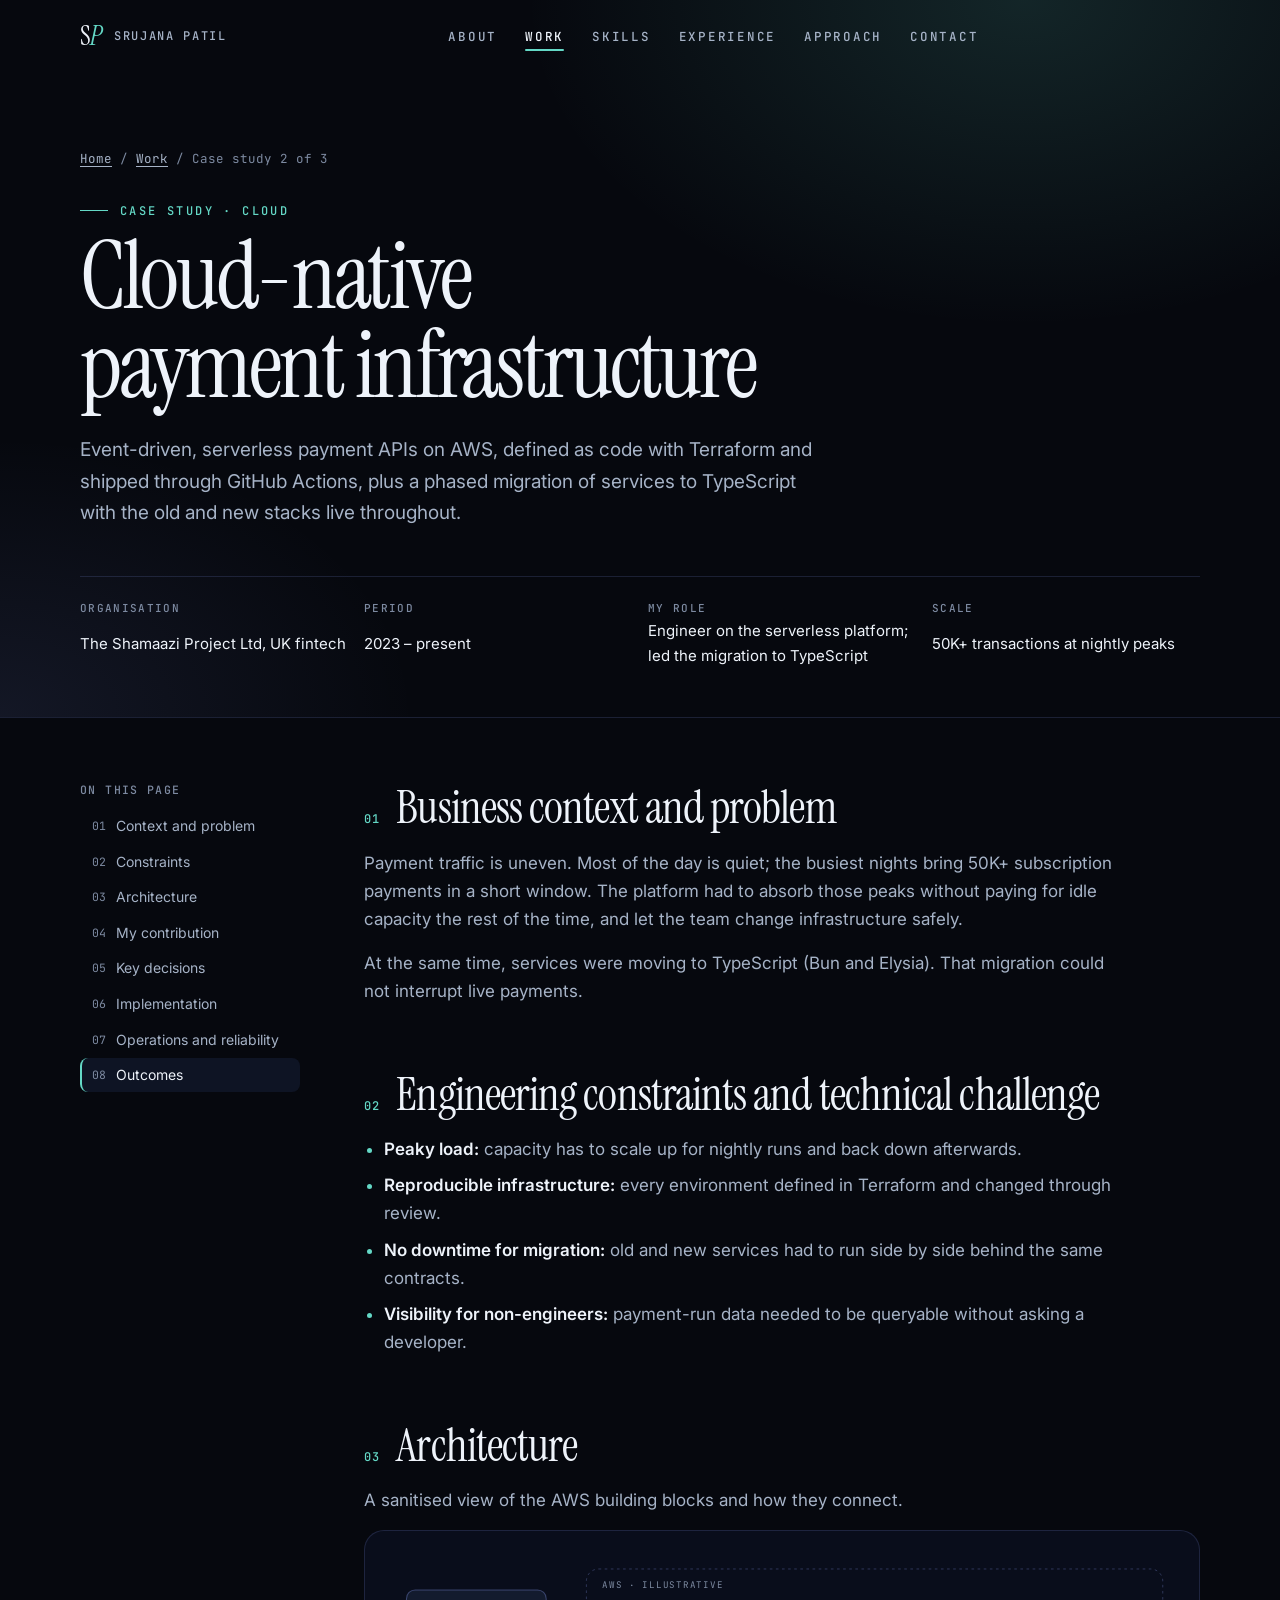
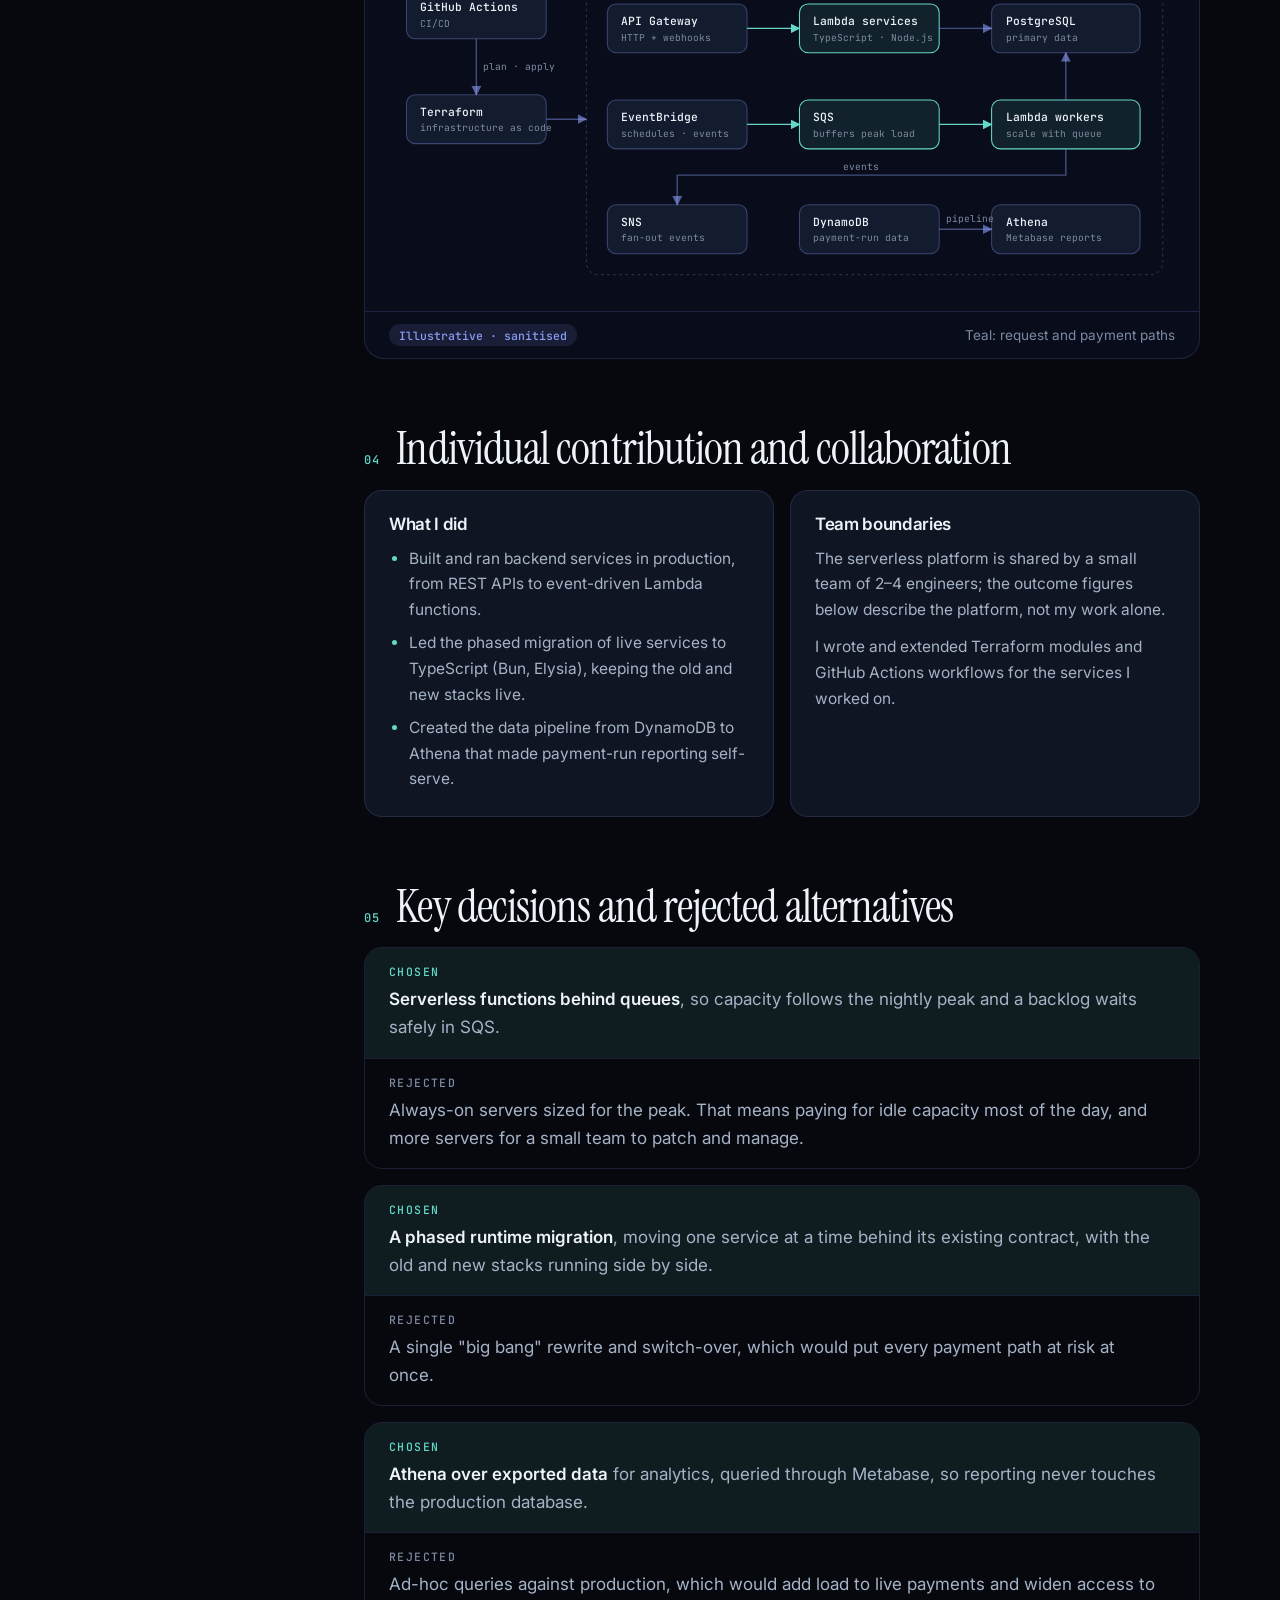
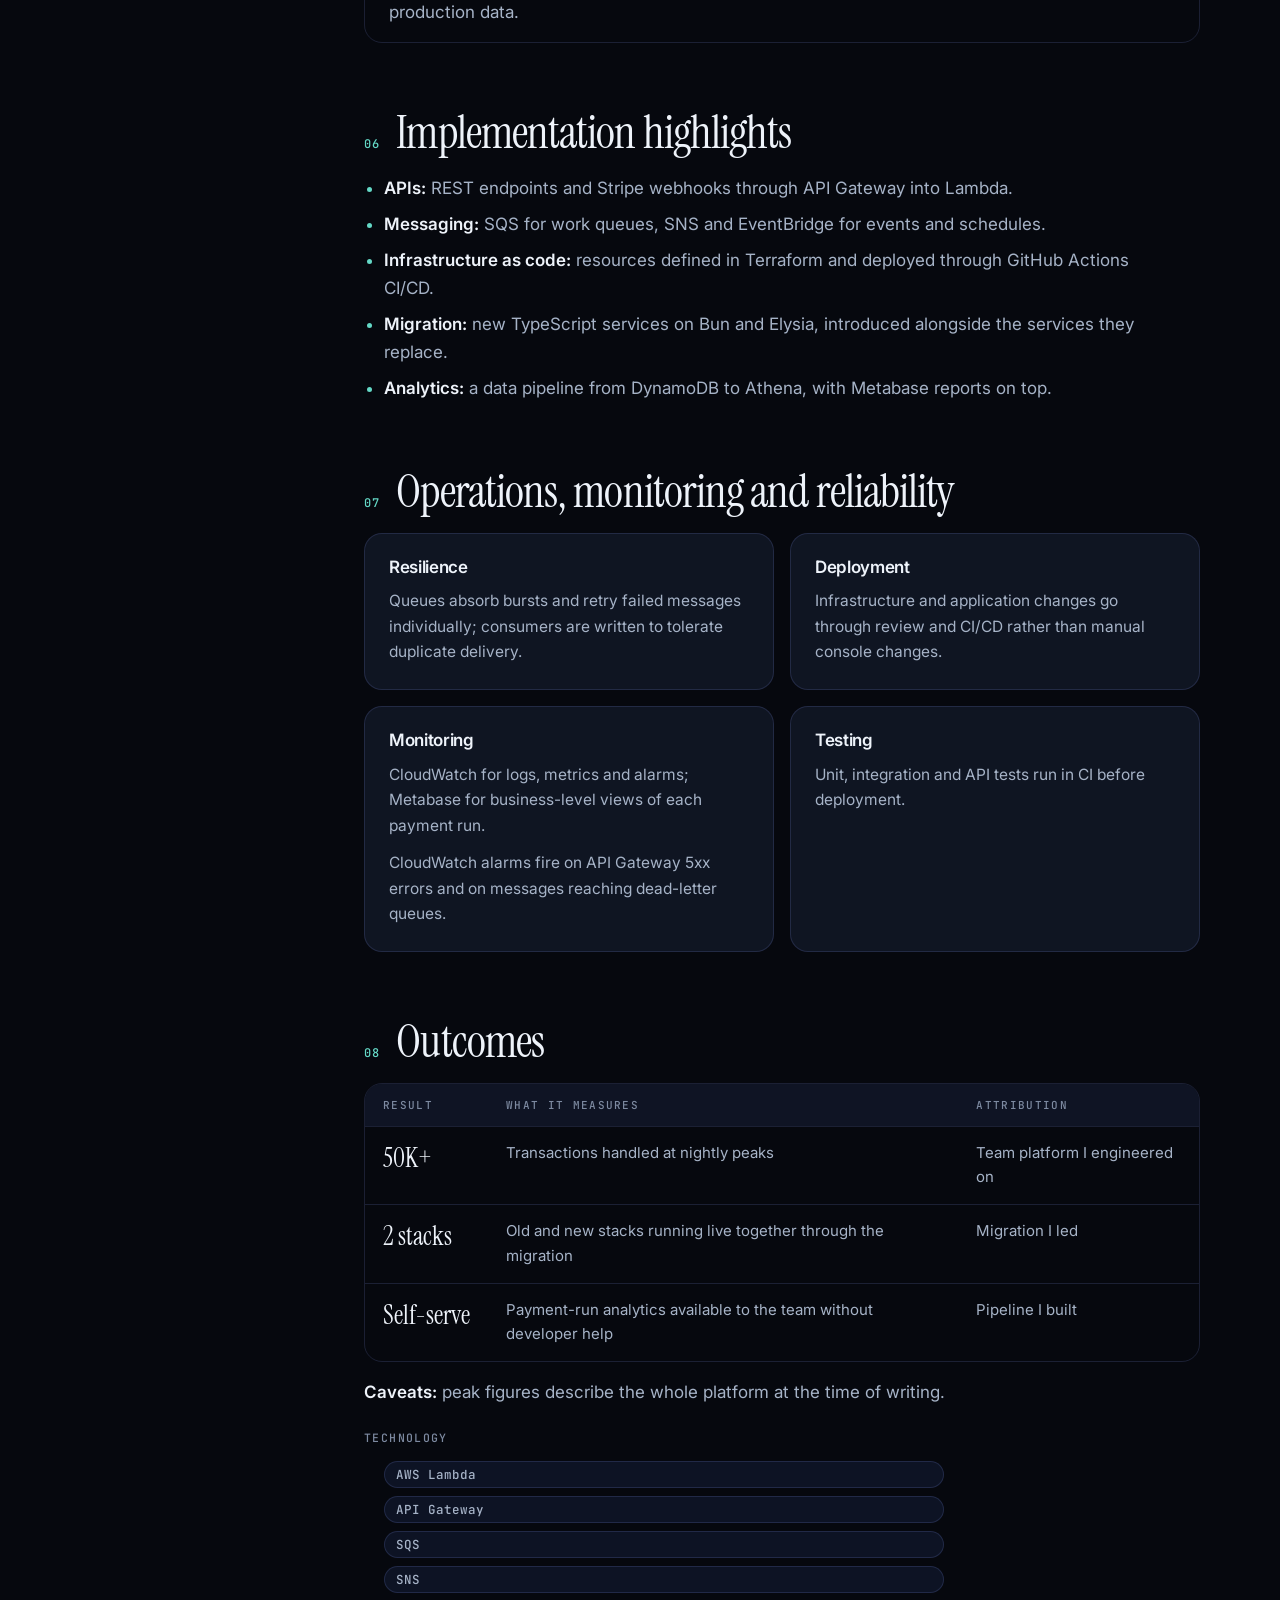
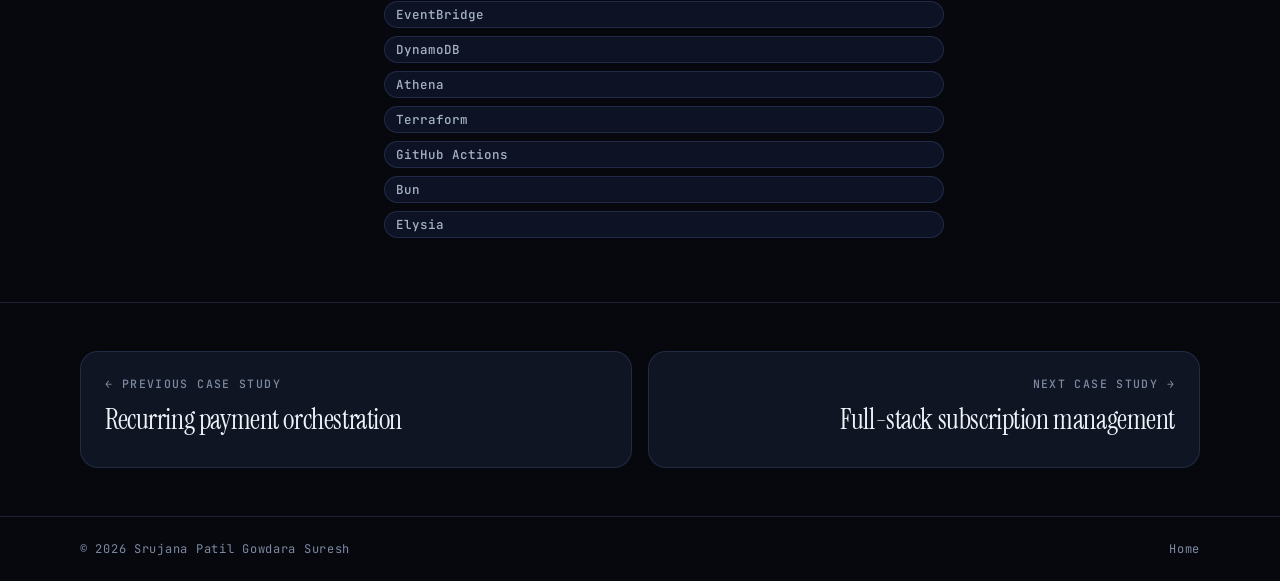
==== commit 19eed103: "Fill in case-study details and remove placeholders" ====
--- a/work/cloud-infrastructure.html
+++ b/work/cloud-infrastructure.html
@@ -153,7 +153,7 @@
           <div class="panel">
             <h3>Team boundaries</h3>
             <p>The serverless platform is shared by a small team of 2–4 engineers; the outcome figures below describe the platform, not my work alone.</p>
-            <span class="tbc">Which parts of the Terraform and CI/CD setup you wrote or owned.</span>
+            <p>I wrote and extended Terraform modules and GitHub Actions workflows for the services I worked on.</p>
           </div>
         </div>
       </section>
@@ -162,7 +162,7 @@
         <h2><span class="n">05</span>Key decisions and rejected alternatives</h2>
         <div class="decision">
           <div class="chosen"><span class="label ok">Chosen</span><p><strong>Serverless functions behind queues</strong>, so capacity follows the nightly peak and a backlog waits safely in SQS.</p></div>
-          <div><span class="label no">Rejected</span><p>Always-on servers sized for the peak. <span class="tbc">Confirm this was the trade-off, and any cost or operational reasons.</span></p></div>
+          <div><span class="label no">Rejected</span><p>Always-on servers sized for the peak. That means paying for idle capacity most of the day, and more servers for a small team to patch and manage.</p></div>
         </div>
         <div class="decision">
           <div class="chosen"><span class="label ok">Chosen</span><p><strong>A phased runtime migration</strong>, moving one service at a time behind its existing contract, with the old and new stacks running side by side.</p></div>
@@ -170,7 +170,7 @@
         </div>
         <div class="decision">
           <div class="chosen"><span class="label ok">Chosen</span><p><strong>Athena over exported data</strong> for analytics, queried through Metabase, so reporting never touches the production database.</p></div>
-          <div><span class="label no">Rejected</span><p>Ad-hoc queries against production. <span class="tbc">Confirm the reason (load on production, access control, or both).</span></p></div>
+          <div><span class="label no">Rejected</span><p>Ad-hoc queries against production, which would add load to live payments and widen access to production data.</p></div>
         </div>
       </section>
 
@@ -190,7 +190,7 @@
         <div class="cols">
           <div class="panel"><h3>Resilience</h3><p>Queues absorb bursts and retry failed messages individually; consumers are written to tolerate duplicate delivery.</p></div>
           <div class="panel"><h3>Deployment</h3><p>Infrastructure and application changes go through review and CI/CD rather than manual console changes.</p></div>
-          <div class="panel"><h3>Monitoring</h3><p>CloudWatch for logs and metrics; Metabase for business-level views of each payment run.</p><span class="tbc">Specific alarms or dashboards you set up.</span></div>
+          <div class="panel"><h3>Monitoring</h3><p>CloudWatch for logs, metrics and alarms; Metabase for business-level views of each payment run.</p><p>CloudWatch alarms fire on API Gateway 5xx errors and on messages reaching dead-letter queues.</p></div>
           <div class="panel"><h3>Testing</h3><p>Unit, integration and API tests run in CI before deployment.</p></div>
         </div>
       </section>
